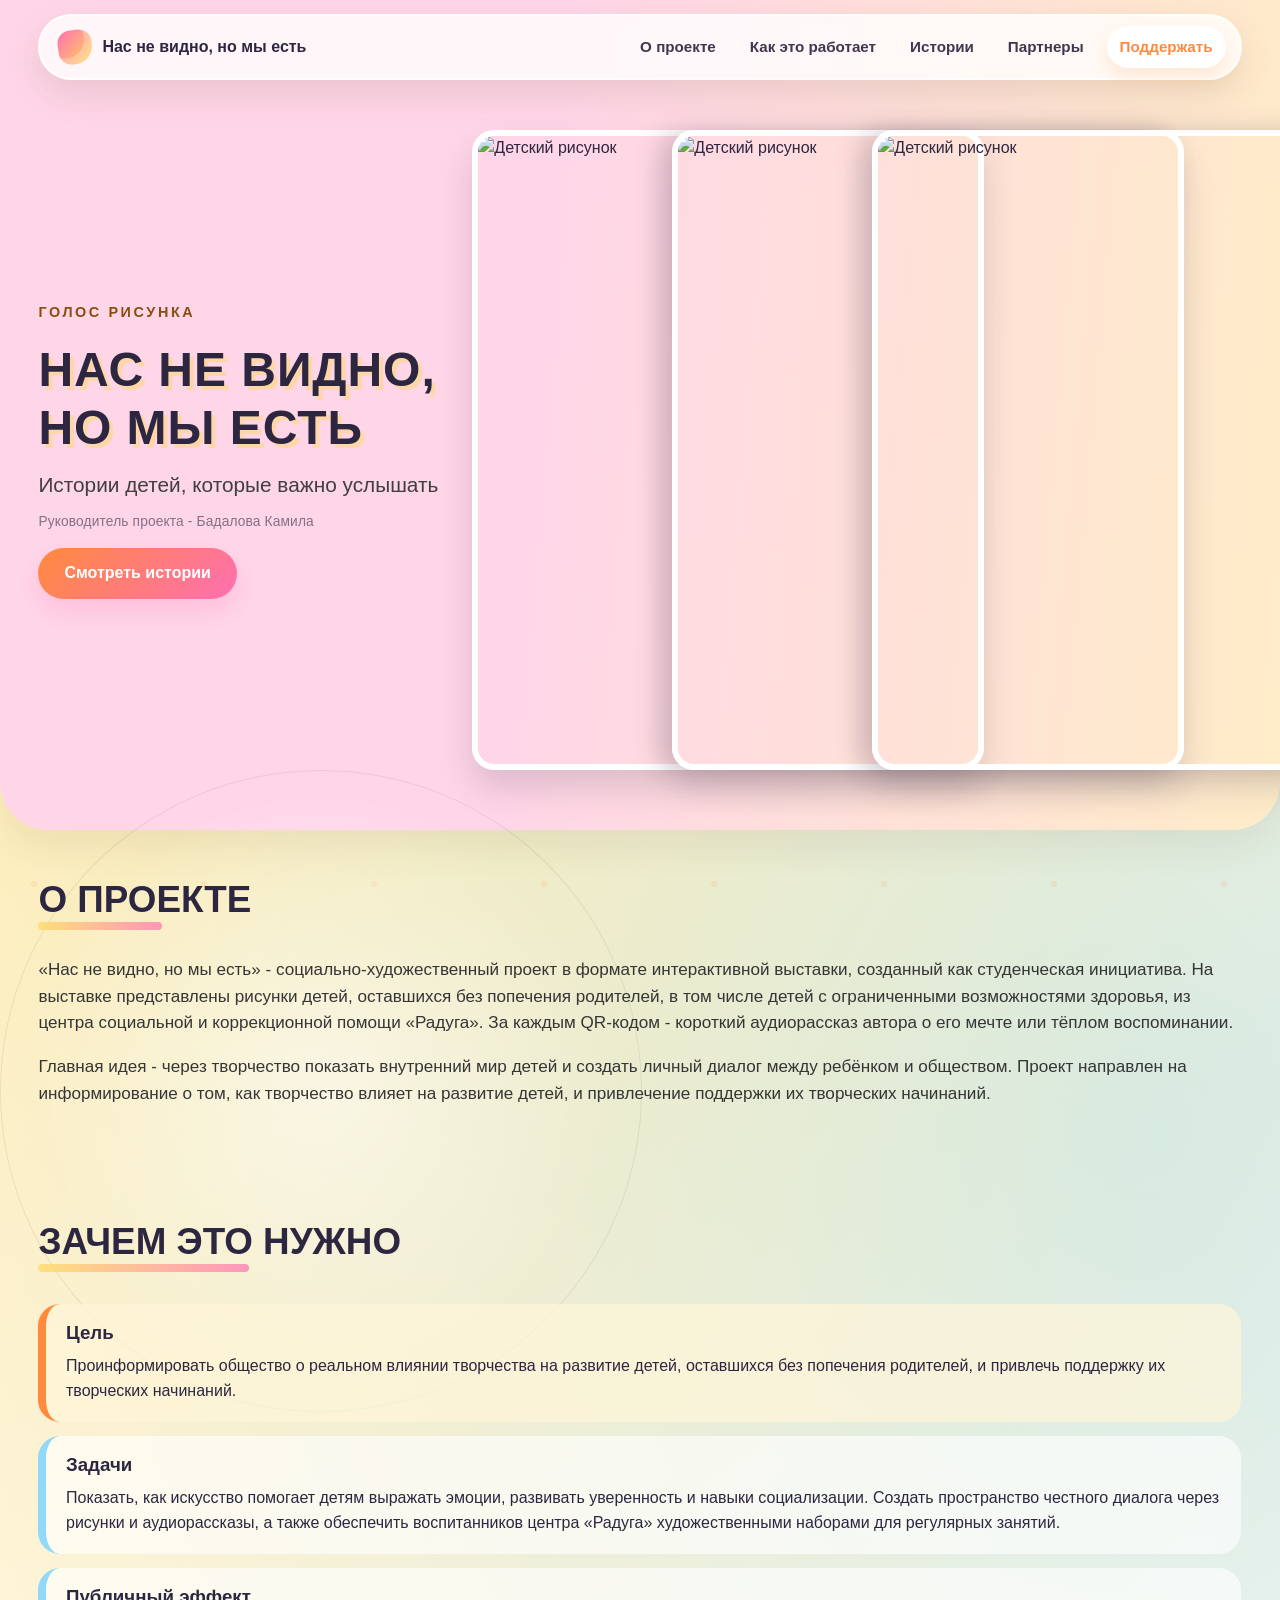
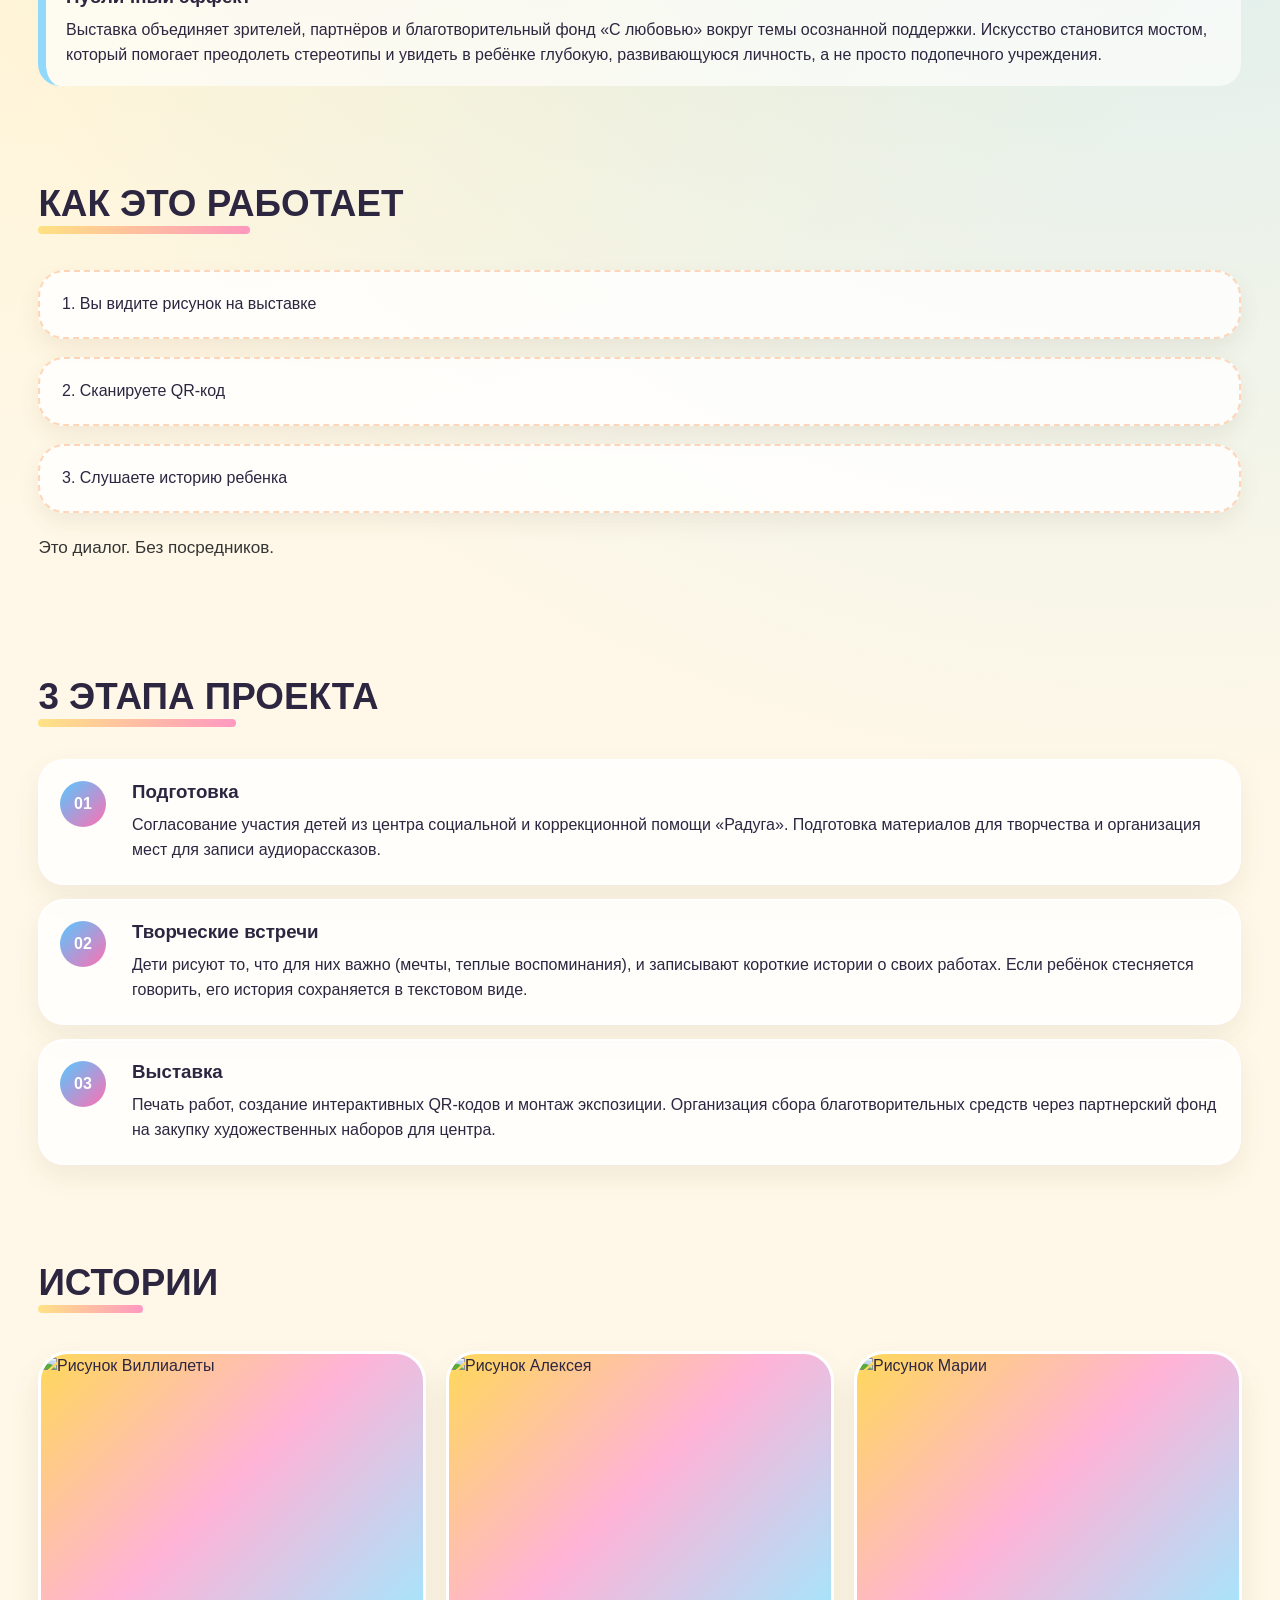
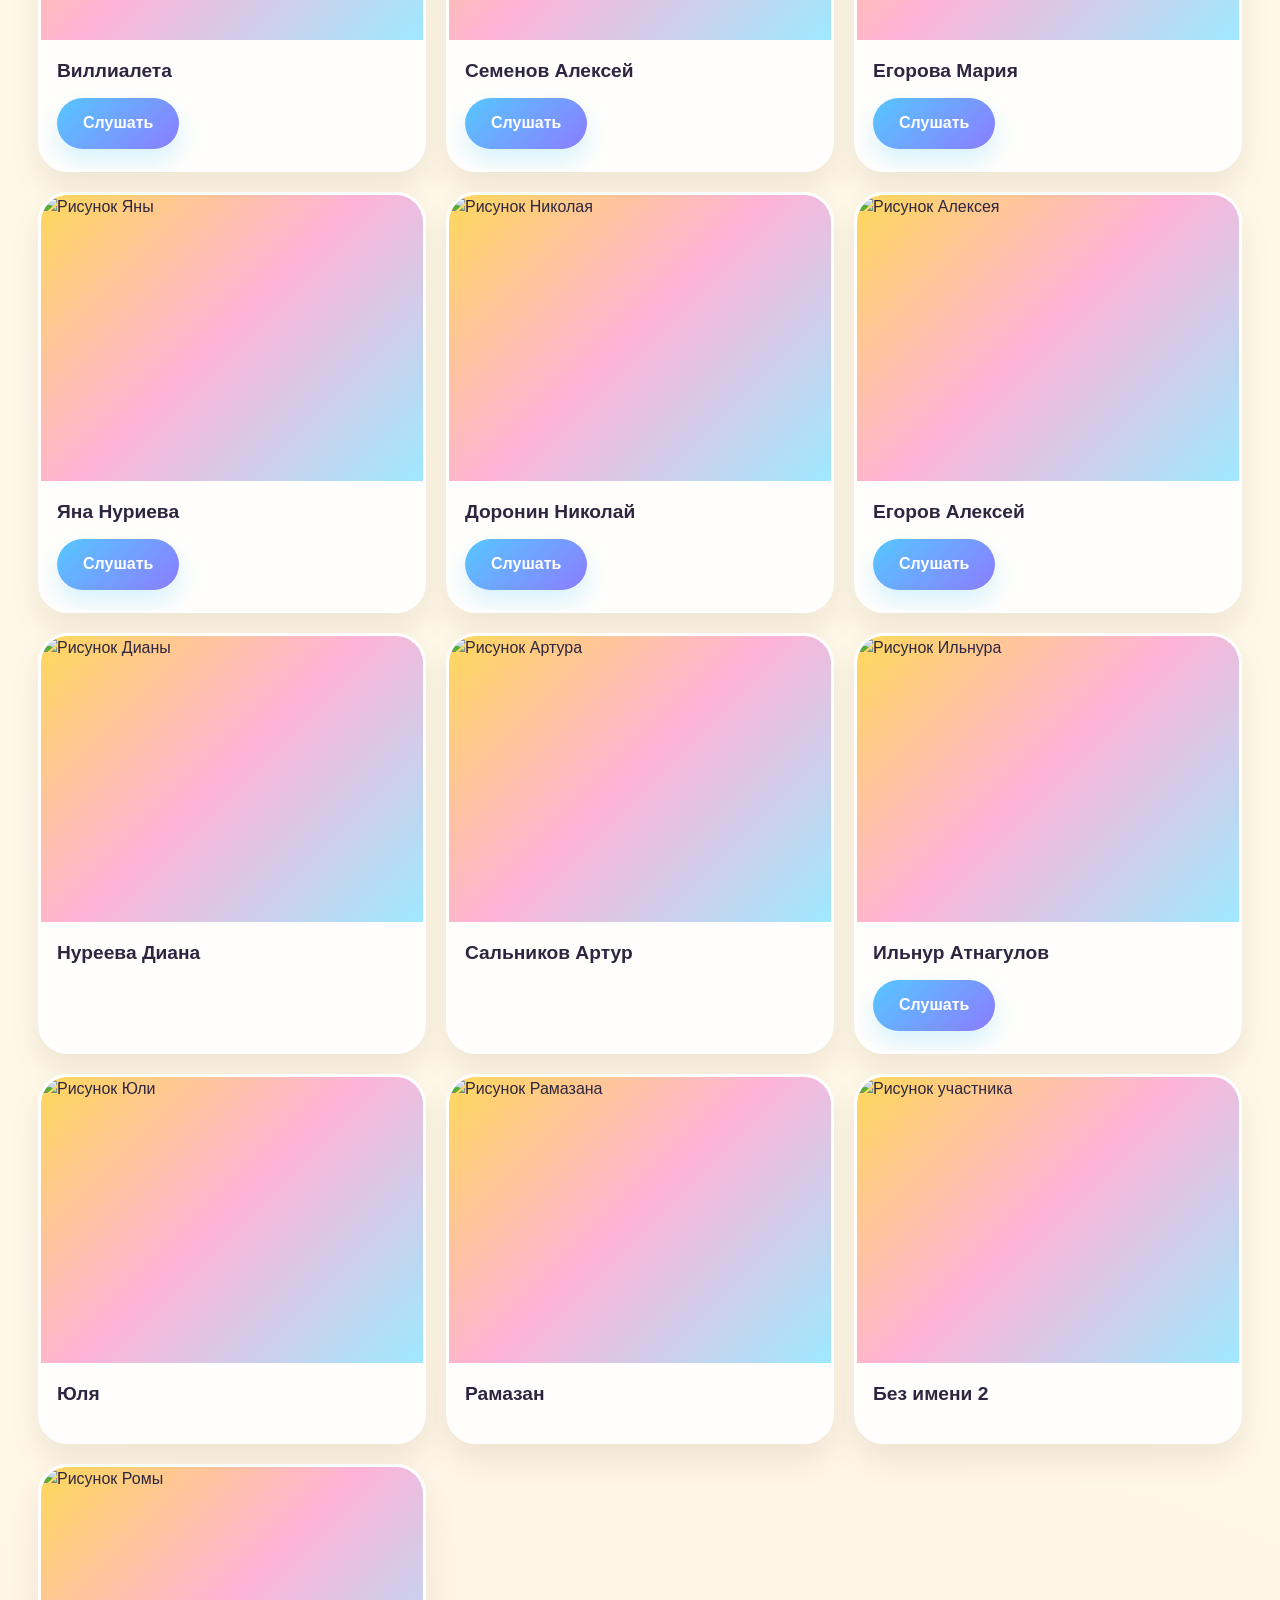
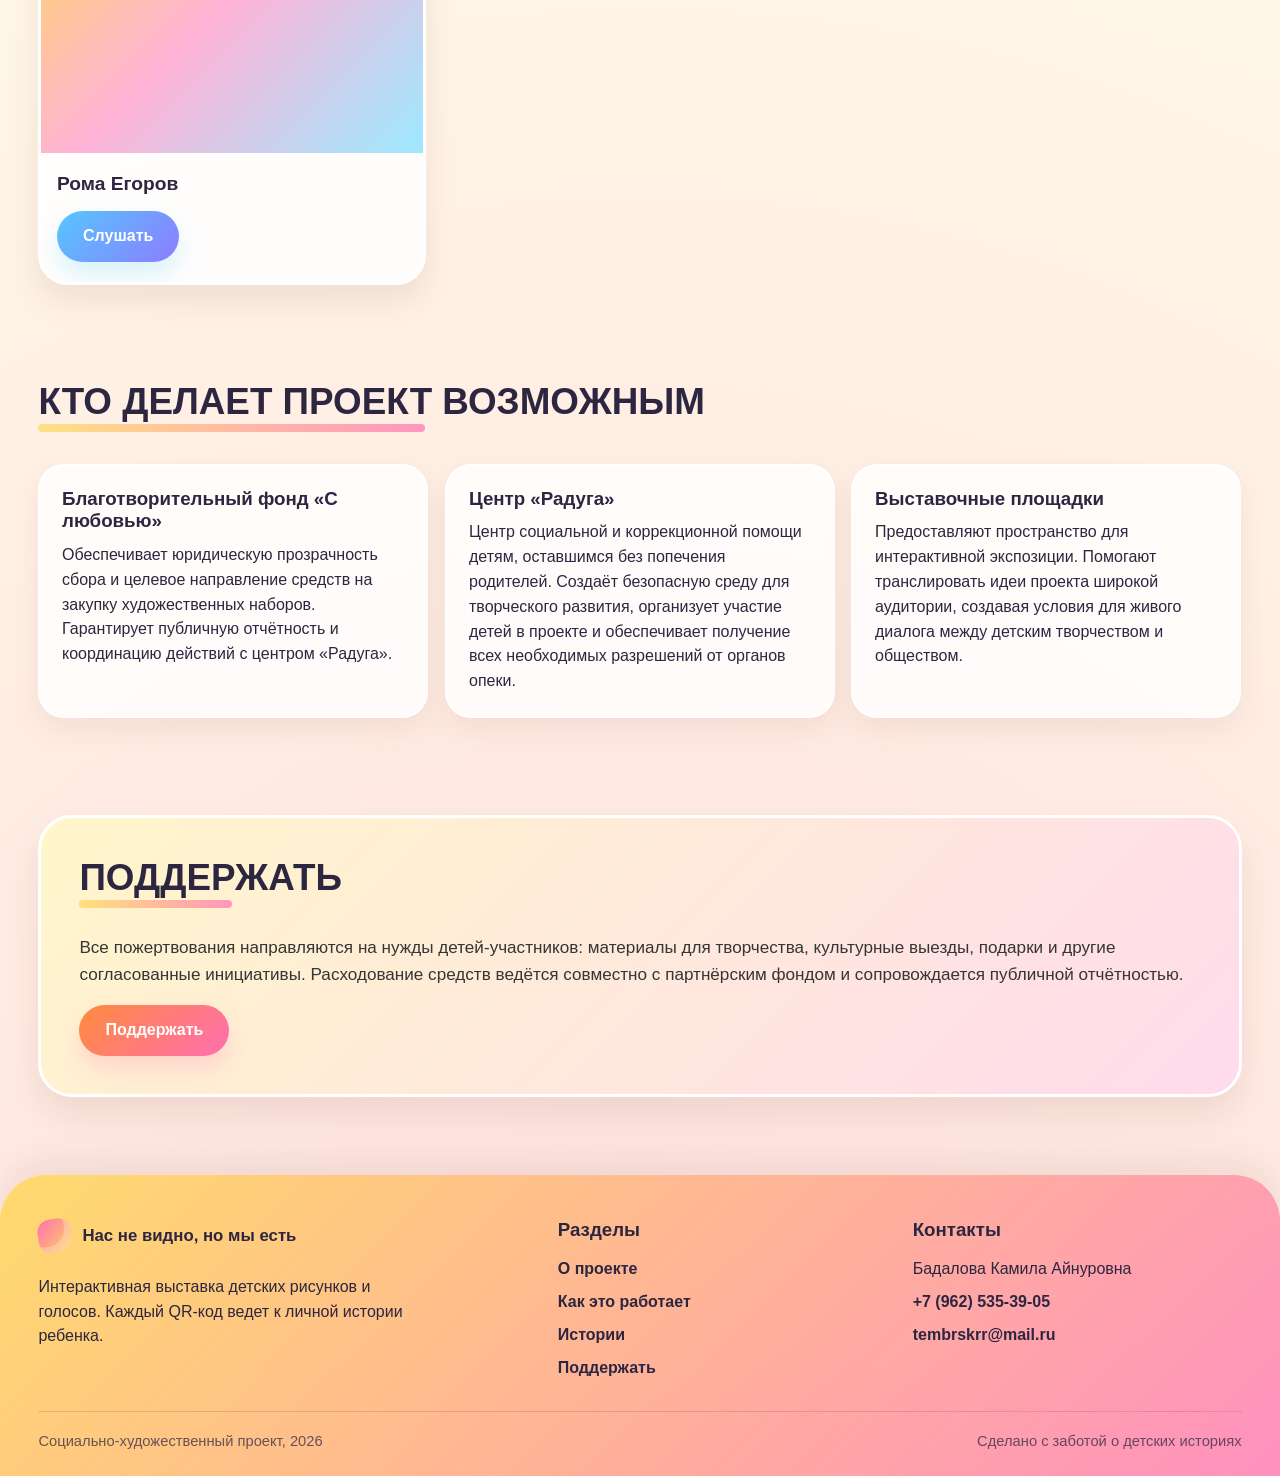
==== index.html @ a285ea20 "Add files via upload" ====
<!doctype html>
<html lang="ru">
  <head>
    <meta charset="UTF-8" />
    <meta name="viewport" content="width=device-width, initial-scale=1.0" />
    <title>Нас не видно, но мы есть</title>
    <link rel="stylesheet" href="styles.css">
  </head>
  <body class="paper-bg">
    <header class="site-header">
      <div class="container header-inner">
        <a class="brand" href="#top">
          <span class="brand-mark"></span>
          <span>Нас не видно, но мы есть</span>
        </a>
        <button class="burger-btn" type="button" aria-label="Открыть меню" aria-expanded="false" aria-controls="header-menu">
          <span></span>
          <span></span>
          <span></span>
        </button>
        <div class="header-menu" id="header-menu">
          <nav class="header-nav" aria-label="Основная навигация">
            <a href="#about">О проекте</a>
            <a href="#how">Как это работает</a>
            <a href="#stories">Истории</a>
            <a href="#partners">Партнеры</a>
          </nav>
          <a class="header-btn" href="#support">Поддержать</a>
        </div>
      </div>
    </header>

    <div class="balloons" aria-hidden="true">
      <img class="balloon balloon-one" src="img/fon/1.png" alt="" />
      <img class="balloon balloon-two" src="img/fon/2.png" alt="" />
      <img class="balloon balloon-three" src="img/fon/3 (2).png" alt="" />
      <img class="balloon balloon-four" src="img/fon/4.png" alt="" />
      <img class="balloon balloon-five" src="img/fon/5.png" alt="" />
      <img class="balloon balloon-six" src="img/fon/6.png" alt="" />
      <img class="balloon balloon-seven" src="img/fon/7.png" alt="" />
      <img class="balloon balloon-eight" src="img/fon/2.png" alt="" />
      <img class="balloon balloon-nine" src="img/fon/4.png" alt="" />
      <img class="balloon balloon-ten" src="img/fon/1.png" alt="" />
      <img class="balloon balloon-eleven" src="img/fon/6.png" alt="" />
      <img class="balloon balloon-twelve" src="img/fon/3 (2).png" alt="" />
    </div>

    <main>
      <section class="hero" id="top">
        <div class="hero-flowers" aria-hidden="true">
          <img class="hero-flower hero-flower-left" src="/img/fon/3 (2).png" alt="" />
          <img class="hero-flower hero-flower-right" src="/img/fon/2.png" alt="" />
        </div>
        <div class="hero-inner">
          <div class="hero-inner-left">
            <div class="hero-content">
              <div class="logo">ГОЛОС РИСУНКА</div>
              <h1>НАС НЕ ВИДНО, <br>НО МЫ ЕСТЬ</h1>
              <p class="subtitle">Истории детей, которые важно услышать</p>
              <p class="project-lead-note">Руководитель проекта - Бадалова Камила</p>
              <a class="btn" href="#stories">Смотреть истории</a>
            </div>
          </div>
          <div class="hero-visual" aria-label="Работы детей">
            <div class="hero-card-stack">
              <img class="hero-card hero-card-one" src="img/blok/12345.jpg" alt="Детский рисунок" />
              <img class="hero-card hero-card-two" src="img/blok/1234.jpg" alt="Детский рисунок" />
              <img class="hero-card hero-card-three" src="img/blok/123.jpg" alt="Детский рисунок" />
            </div>
          </div>
        </div>
      </section>

      <section id="about">
        <div class="container">
          <h2 class="section-title">О ПРОЕКТЕ</h2>
          <p class="lead">
            «Нас не видно, но мы есть» - социально-художественный проект в формате
            интерактивной выставки, созданный как студенческая инициатива. На выставке
            представлены рисунки детей, оставшихся без попечения родителей, в том числе
            детей с ограниченными возможностями здоровья, из центра социальной и
            коррекционной помощи «Радуга». За каждым QR-кодом - короткий аудиорассказ
            автора о его мечте или тёплом воспоминании.
          </p>
          <p class="lead">
            Главная идея - через творчество показать внутренний мир детей и создать личный
            диалог между ребёнком и обществом. Проект направлен на информирование о том,
            как творчество влияет на развитие детей, и привлечение поддержки их творческих
            начинаний.
          </p>
        </div>
      </section>

      <section id="mission">
        <div class="container">
          <h2 class="section-title">ЗАЧЕМ ЭТО НУЖНО</h2>
          <div class="info-grid">
            <article class="info-card accent">
              <h3>Цель</h3>
              <p>
                Проинформировать общество о реальном влиянии творчества на развитие детей,
                оставшихся без попечения родителей, и привлечь поддержку их творческих
                начинаний.
              </p>
            </article>
            <article class="info-card">
              <h3>Задачи</h3>
              <p>
                Показать, как искусство помогает детям выражать эмоции, развивать
                уверенность и навыки социализации. Создать пространство честного диалога
                через рисунки и аудиорассказы, а также обеспечить воспитанников центра
                «Радуга» художественными наборами для регулярных занятий.
              </p>
            </article>
            <article class="info-card">
              <h3>Публичный эффект</h3>
              <p>
                Выставка объединяет зрителей, партнёров и благотворительный фонд «С
                любовью» вокруг темы осознанной поддержки. Искусство становится мостом,
                который помогает преодолеть стереотипы и увидеть в ребёнке глубокую,
                развивающуюся личность, а не просто подопечного учреждения.
              </p>
            </article>
          </div>
        </div>
      </section>

      <section id="how">
        <div class="container">
          <h2 class="section-title">КАК ЭТО РАБОТАЕТ</h2>
          <div class="steps">
            <div class="step">1. Вы видите рисунок на выставке</div>
            <div class="step">2. Сканируете QR-код</div>
            <div class="step">3. Слушаете историю ребенка</div>
          </div>
          <p class="lead" style="margin-top: 22px;">Это диалог. Без посредников.</p>
        </div>
      </section>

      <section id="stages">
        <div class="container">
          <h2 class="section-title">3 ЭТАПА ПРОЕКТА</h2>
          <div class="timeline">
            <article class="timeline-item">
              <div class="timeline-num">01</div>
              <div>
                <h3>Подготовка</h3>
                <p>
                  Согласование участия детей из центра социальной и коррекционной помощи
                  «Радуга». Подготовка материалов для творчества и организация мест для
                  записи аудиорассказов.
                </p>
              </div>
            </article>
            <article class="timeline-item">
              <div class="timeline-num">02</div>
              <div>
                <h3>Творческие встречи</h3>
                <p>
                  Дети рисуют то, что для них важно (мечты, теплые воспоминания), и
                  записывают короткие истории о своих работах. Если ребёнок стесняется
                  говорить, его история сохраняется в текстовом виде.
                </p>
              </div>
            </article>
            <article class="timeline-item">
              <div class="timeline-num">03</div>
              <div>
                <h3>Выставка</h3>
                <p>
                  Печать работ, создание интерактивных QR-кодов и монтаж экспозиции.
                  Организация сбора благотворительных средств через партнерский фонд на
                  закупку художественных наборов для центра.
                </p>
              </div>
            </article>
          </div>
        </div>
      </section>

      <section id="stories">
        <div class="container">
          <h2 class="section-title">ИСТОРИИ</h2>
          <div class="gallery-grid">
            <article class="story-card">
              <a class="artwork-link" href="./story/Villialeta.html" aria-label="Открыть историю Виллиалеты">
                <div class="artwork">
                  <img src="./img/kartinki/1.jpg" alt="Рисунок Виллиалеты" />
                </div>
              </a>
              <div class="card-content">
                <div class="card-title">Виллиалета</div>
                <a class="btn secondary" href="./story/Villialeta.html">Слушать</a>
              </div>
            </article>

            <article class="story-card">
              <a class="artwork-link" href="./story/Semenov-Alexey.html" aria-label="Открыть историю Семенова Алексея">
                <div class="artwork">
                  <img src="./img/kartinki/2.jpg" alt="Рисунок Алексея" />
                </div>
              </a>
              <div class="card-content">
                <div class="card-title">Семенов Алексей</div>
                <a class="btn secondary" href="./story/Semenov-Alexey.html">Слушать</a>
              </div>
            </article>

            <article class="story-card">
              <a class="artwork-link" href="./story/Egorova-Maria.html" aria-label="Открыть историю Егоровой Марии">
                <div class="artwork">
                  <img src="./img/kartinki/3.jpg" alt="Рисунок Марии" />
                </div>
              </a>
              <div class="card-content">
                <div class="card-title">Егорова Мария</div>
                <a class="btn secondary" href="./story/Egorova-Maria.html">Слушать</a>
              </div>
            </article>

            <article class="story-card">
              <a class="artwork-link" href="./story/Yana-Nurieva.html" aria-label="Открыть историю Яны Нуриевой">
                <div class="artwork">
                  <img src="./img/kartinki/4.jpg" alt="Рисунок Яны" />
                </div>
              </a>
              <div class="card-content">
                <div class="card-title">Яна Нуриева</div>
                <a class="btn secondary" href="./story/Yana-Nurieva.html">Слушать</a>
              </div>
            </article>

            <article class="story-card">
              <a class="artwork-link" href="./story/Doronin-Nikolay.html" aria-label="Открыть историю Доронина Николая">
                <div class="artwork">
                  <img src="./img/kartinki/5.jpg" alt="Рисунок Николая" />
                </div>
              </a>
              <div class="card-content">
                <div class="card-title">Доронин Николай</div>
                <a class="btn secondary" href="./story/Doronin-Nikolay.html">Слушать</a>
              </div>
            </article>

            <article class="story-card">
              <a class="artwork-link" href="./story/Egorov-Alexey.html" aria-label="Открыть историю Егорова Алексея">
                <div class="artwork">
                  <img src="./img/kartinki/6.jpg" alt="Рисунок Алексея" />
                </div>
              </a>
              <div class="card-content">
                <div class="card-title">Егоров Алексей</div>
                <a class="btn secondary" href="./story/Egorov-Alexey.html">Слушать</a>
              </div>
            </article>

            <article class="story-card story-card-no-audio">
              <a class="artwork-link" href="./story/Nureeva-Diana.html" aria-label="Открыть историю Нуреевой Дианы">
                <div class="artwork">
                  <img src="./img/kartinki/7.jpg" alt="Рисунок Дианы" />
                </div>
              </a>
              <div class="card-content">
                <div class="card-title">Нуреева Диана</div>
                <a class="btn secondary" href="./story/Nureeva-Diana.html">Слушать</a>
              </div>
            </article>

            <article class="story-card story-card-no-audio">
              <a class="artwork-link" href="./story/Salnikov-Artur.html" aria-label="Открыть историю Сальникова Артура">
                <div class="artwork">
                  <img src="./img/kartinki/8.jpg" alt="Рисунок Артура" />
                </div>
              </a>
              <div class="card-content">
                <div class="card-title">Сальников Артур</div>
                <a class="btn secondary" href="./story/Salnikov-Artur.html">Слушать</a>
              </div>
            </article>

            <article class="story-card">
              <a class="artwork-link" href="./story/Ilnur-Atnagulov.html" aria-label="Открыть историю Ильнура Атнагулова">
                <div class="artwork">
                  <img src="./img/kartinki/9.jpg" alt="Рисунок Ильнура" />
                </div>
              </a>
              <div class="card-content">
                <div class="card-title">Ильнур Атнагулов</div>
                <a class="btn secondary" href="./story/Ilnur-Atnagulov.html">Слушать</a>
              </div>
            </article>

            <article class="story-card story-card-no-audio">
              <a class="artwork-link" href="./story/Yulia.html" aria-label="Открыть историю Юли">
                <div class="artwork">
                  <img src="./img/kartinki/10.jpg" alt="Рисунок Юли" />
                </div>
              </a>
              <div class="card-content">
                <div class="card-title">Юля</div>
                <a class="btn secondary" href="./story/Yulia.html">Слушать</a>
              </div>
            </article>

            <article class="story-card story-card-no-audio">
              <a class="artwork-link" href="./story/Ramazan.html" aria-label="Открыть историю Рамазана">
                <div class="artwork">
                  <img src="./img/kartinki/11.jpg" alt="Рисунок Рамазана" />
                </div>
              </a>
              <div class="card-content">
                <div class="card-title">Рамазан</div>
                <a class="btn secondary" href="./story/Ramazan.html">Слушать</a>
              </div>
            </article>

            <article class="story-card story-card-no-audio">
              <a class="artwork-link" href="./story/Unnamed-2.html" aria-label="Открыть историю — без имени 2">
                <div class="artwork">
                  <img src="./img/kartinki/12.jpg" alt="Рисунок участника" />
                </div>
              </a>
              <div class="card-content">
                <div class="card-title">Без имени 2</div>
                <a class="btn secondary" href="./story/Unnamed-2.html">Слушать</a>
              </div>
            </article>

            <article class="story-card">
              <a class="artwork-link" href="./story/Roma-Egorov.html" aria-label="Открыть историю Ромы Егорова">
                <div class="artwork">
                  <img src="./img/kartinki/13.jpg" alt="Рисунок Ромы" />
                </div>
              </a>
              <div class="card-content">
                <div class="card-title">Рома Егоров</div>
                <a class="btn secondary" href="./story/Roma-Egorov.html">Слушать</a>
              </div>
            </article>
          </div>
        </div>
      </section>

      <section id="partners">
        <div class="container">
          <h2 class="section-title">КТО ДЕЛАЕТ ПРОЕКТ ВОЗМОЖНЫМ</h2>
          <div class="partners-grid">
            <article class="partner-card">
              <h3>Благотворительный фонд «С любовью»</h3>
              <p>
                Обеспечивает юридическую прозрачность сбора и целевое направление средств
                на закупку художественных наборов. Гарантирует публичную отчётность и
                координацию действий с центром «Радуга».
              </p>
            </article>
            <article class="partner-card">
              <h3>Центр «Радуга»</h3>
              <p>
                Центр социальной и коррекционной помощи детям, оставшимся без попечения
                родителей. Создаёт безопасную среду для творческого развития, организует
                участие детей в проекте и обеспечивает получение всех необходимых
                разрешений от органов опеки.
              </p>
            </article>
            <article class="partner-card">
              <h3>Выставочные площадки</h3>
              <p>
                Предоставляют пространство для интерактивной экспозиции. Помогают
                транслировать идеи проекта широкой аудитории, создавая условия для живого
                диалога между детским творчеством и обществом.
              </p>
            </article>
          </div>
        </div>
      </section>

      <section id="support">
        <div class="container">
          <div class="support-box">
            <h2 class="section-title">ПОДДЕРЖАТЬ</h2>
            <p class="lead">
              Все пожертвования направляются на нужды детей-участников: материалы для
              творчества, культурные выезды, подарки и другие согласованные инициативы.
              Расходование средств ведётся совместно с партнёрским фондом и сопровождается
              публичной отчётностью.
            </p>
            <a class="btn" href="#">Поддержать</a>
          </div>
        </div>
      </section>
    </main>

    <footer class="site-footer">
      <div class="container footer-inner">
        <div class="footer-about">
          <a class="brand footer-brand" href="#top">
            <span class="brand-mark"></span>
            <span>Нас не видно, но мы есть</span>
          </a>
          <p>
            Интерактивная выставка детских рисунков и голосов. Каждый QR-код ведет к
            личной истории ребенка.
          </p>
        </div>

        <div class="footer-links">
          <h3>Разделы</h3>
          <a href="#about">О проекте</a>
          <a href="#how">Как это работает</a>
          <a href="#stories">Истории</a>
          <a href="#support">Поддержать</a>
        </div>

        <div class="footer-contact">
          <h3>Контакты</h3>
          <p>Бадалова Камила Айнуровна</p>
          <a href="tel:+79625353905">+7 (962) 535-39-05</a>
          <a href="mailto:tembrskrr@mail.ru">tembrskrr@mail.ru</a>
        </div>
      </div>
      <div class="container footer-bottom">
        <span>Социально-художественный проект, 2026</span>
        <span>Сделано с заботой о детских историях</span>
      </div>
    </footer>

    <script src="./app.js"></script>
  </body>
</html>
---- styles.css ----
:root {
  --bg: #fff8e8;
  --text: #2d2640;
  --accent: #ff8a3d;
  --accent-pink: #ff6fb1;
  --accent-blue: #56c7ff;
  --accent-green: #76d672;
  --accent-yellow: #ffd85a;
  --muted: #6b6578;
  --card: #ffffff;
}

* {
  box-sizing: border-box;
}

html,
body {
  margin: 0;
  padding: 0;
}

html {
  scroll-behavior: smooth;
  scroll-padding-top: 110px;
}

body {
  font-family: "Segoe UI", "Inter", Arial, sans-serif;
  background: radial-gradient(circle at 10% 10%, rgba(255, 216, 90, 0.35), transparent 26%),
    radial-gradient(circle at 90% 18%, rgba(86, 199, 255, 0.25), transparent 24%),
    radial-gradient(circle at 50% 100%, rgba(255, 111, 177, 0.18), transparent 28%), var(--bg);
  color: var(--text);
  line-height: 1.55;
  position: relative;
}

.paper-bg::before {
  content: "";
  position: fixed;
  inset: 0;
  pointer-events: none;
  opacity: 0.5;
  background-image: radial-gradient(circle at 20% 20%, rgba(255, 138, 61, 0.22) 0 3px, transparent 3px),
    radial-gradient(circle at 80% 40%, rgba(86, 199, 255, 0.2) 0 3px, transparent 3px),
    radial-gradient(circle at 55% 80%, rgba(255, 111, 177, 0.18) 0 3px, transparent 3px);
  background-size: 170px 170px, 220px 220px, 190px 190px;
  z-index: -2;
}

.container {
  width: min(1320px, 94%);
  margin: 0 auto;
}

section {
  padding: 48px 0;
  position: relative;
  z-index: 1;
}

.reveal-on-scroll {
  opacity: 0;
  transform: translateY(26px);
  transition: opacity 0.7s ease, transform 0.7s ease;
  will-change: opacity, transform;
}

.reveal-on-scroll.is-visible {
  opacity: 1;
  transform: translateY(0);
}

.site-header {
  position: fixed;
  top: 14px;
  left: 0;
  right: 0;
  z-index: 20;
}

.header-inner {
  background: rgba(255, 255, 255, 0.78);
  backdrop-filter: blur(14px);
  border: 2px solid rgba(255, 255, 255, 0.85);
  border-radius: 999px;
  min-height: 66px;
  display: flex;
  align-items: center;
  justify-content: space-between;
  gap: 18px;
  padding: 10px 14px 10px 18px;
  box-shadow: 0 14px 35px rgba(94, 70, 39, 0.13);
}

.brand {
  color: var(--text);
  text-decoration: none;
  font-weight: 800;
  display: inline-flex;
  align-items: center;
  gap: 10px;
  white-space: nowrap;
}

.brand-mark {
  width: 34px;
  height: 34px;
  border-radius: 13px 13px 18px 13px;
  background: linear-gradient(135deg, var(--accent-pink), var(--accent-yellow));
  box-shadow: inset -7px -7px 0 rgba(255, 255, 255, 0.25);
  transform: rotate(-8deg);
}

.header-nav {
  display: flex;
  align-items: center;
  justify-content: center;
  gap: 8px;
  flex-wrap: wrap;
}

.header-menu {
  display: flex;
  align-items: center;
  gap: 10px;
}

.header-nav a,
.header-btn {
  color: #40364f;
  text-decoration: none;
  border-radius: 999px;
  padding: 9px 13px;
  font-size: 0.95rem;
  font-weight: 600;
}

.header-nav a:hover {
  background: #fff0c7;
}

.header-btn {
  background: #fff;
  color: var(--accent);
  box-shadow: 0 8px 18px rgba(255, 138, 61, 0.18);
  white-space: nowrap;
}

.burger-btn {
  display: none;
  width: 42px;
  height: 42px;
  border-radius: 12px;
  border: 1px solid rgba(64, 54, 79, 0.2);
  background: rgba(255, 255, 255, 0.9);
  align-items: center;
  justify-content: center;
  gap: 4px;
  flex-direction: column;
  cursor: pointer;
}

.burger-btn span {
  display: block;
  width: 18px;
  height: 2px;
  border-radius: 4px;
  background: #40364f;
}

.balloons {
  position: absolute;
  inset: 0;
  overflow: hidden;
  pointer-events: none;
  z-index: -1;
}

.balloon {
  position: absolute;
  width: clamp(70px, 9vw, 135px);
  height: auto;
  opacity: 0.5;
  object-fit: contain;
  filter: drop-shadow(0 14px 18px rgba(94, 70, 39, 0.14));
  animation: floatBalloon 12s ease-in-out infinite;
}

.balloon-one {
  left: 5%;
  top: 24%;
  width: clamp(86px, 11vw, 160px);
}

.balloon-two {
  right: 8%;
  top: 36%;
  animation-delay: -3s;
}

.balloon-three {
  left: 12%;
  bottom: 10%;
  animation-delay: -6s;
}

.balloon-four {
  right: 16%;
  bottom: 18%;
  width: clamp(76px, 10vw, 145px);
  animation-delay: -8s;
}

.balloon-five {
  left: 48%;
  top: 56%;
  width: clamp(64px, 8vw, 118px);
  animation-delay: -5s;
}

.balloon-six {
  right: 34%;
  top: 38%;
  width: clamp(58px, 7vw, 105px);
  animation-delay: -2s;
}

.balloon-seven {
  left: 34%;
  bottom: 25%;
  width: clamp(72px, 9vw, 130px);
  animation-delay: -9s;
}

.balloon-eight {
  left: 22%;
  top: 58%;
  width: clamp(60px, 8vw, 120px);
  animation-delay: -4.5s;
}

.balloon-nine {
  right: 4%;
  top: 52%;
  width: clamp(78px, 10vw, 140px);
  animation-delay: -7s;
}

.balloon-ten {
  left: 62%;
  top: 72%;
  width: clamp(58px, 7vw, 108px);
  animation-delay: -1.5s;
}

.balloon-eleven {
  right: 42%;
  bottom: 10%;
  width: clamp(66px, 8vw, 120px);
  animation-delay: -10s;
}

.balloon-twelve {
  left: 2%;
  top: 74%;
  width: clamp(74px, 9vw, 134px);
  animation-delay: -11s;
}

@keyframes floatBalloon {
  0%,
  100% {
    transform: translate3d(var(--scroll-x, 0px), var(--scroll-y, 0px), 0) rotate(-3deg);
  }
  50% {
    transform: translate3d(var(--scroll-x, 0px), calc(var(--scroll-y, 0px) - 28px), 0) rotate(5deg);
  }
}

.hero {
  min-height: min(92vh, 900px);
  display: block;
  position: relative;
  overflow-x: clip;
  overflow-y: visible;
  padding-top: 130px;
  padding-bottom: 60px;
  background: linear-gradient(95deg, #ffd6e8 0%, #ffd6e8 42%, #ffecc8 100%);
  border-bottom-left-radius: 48px;
  border-bottom-right-radius: 48px;
  box-shadow: 0 18px 34px rgba(94, 70, 39, 0.08);
}

.hero-inner {
  display: flex;
  align-items: center;
  gap: clamp(18px, 3vw, 34px);
  width: 100%;
  padding-left: max(12px, calc((100vw - min(1320px, 94vw)) / 2));
}

.hero-inner-left {
  flex: 0 0 auto;
  width: fit-content;
  max-width: min(1320px, 94vw);
  display: flex;
  align-items: center;
}

.hero-content {
  text-align: left;
  align-self: auto;
  display: flex;
  flex-direction: column;
  justify-content: center;
  padding: 0;
  max-width: 420px;
  background: none;
  border: none;
  box-shadow: none;
}

.hero-content h1 {
  font-size: 48px;
  margin: 0 0 12px;
}

.hero-content .btn {
  width: fit-content;
  max-width: none;
  align-self: flex-start;
}

.hero-content .subtitle {
  margin: 0 0 18px;
}

.project-lead-note {
  margin: -8px 0 16px;
  font-size: 0.86rem;
  color: rgba(45, 38, 64, 0.58);
  letter-spacing: 0.01em;
}

.hero-visual {
  position: relative;
  min-height: min(72vh, 640px);
  display: flex;
  align-items: stretch;
  justify-content: flex-end;
  flex: 1 1 auto;
  min-width: 0;
  padding-right: max(12px, calc((100vw - min(1320px, 94vw)) / 2));
}

.hero-card-stack {
  position: relative;
  width: 100%;
  height: 100%;
  min-height: min(72vh, 640px);
  overflow: visible;
}

.hero-card {
  position: absolute;
  top: 0;
  height: 100%;
  width: auto;
  aspect-ratio: 4 / 5;
  object-fit: cover;
  border-radius: 22px;
  border: 6px solid #ffffff;
  box-sizing: border-box;
  box-shadow: 0 18px 34px rgba(64, 54, 79, 0.18);
}

.hero-card-one {
  left: 0;
  z-index: 1;
}

.hero-card-two {
  left: 26%;
  z-index: 2;
  box-shadow: -14px 0 26px rgba(64, 54, 79, 0.18), 0 18px 34px rgba(64, 54, 79, 0.16);
}

.hero-card-three {
  left: 52%;
  z-index: 3;
  box-shadow: -14px 0 26px rgba(64, 54, 79, 0.18), 0 18px 34px rgba(64, 54, 79, 0.16);
}

.hero-flowers {
  position: absolute;
  inset: 0;
  pointer-events: none;
}

.hero-flower {
  position: absolute;
  width: clamp(74px, 8vw, 130px);
  height: auto;
  opacity: 0.75;
}

.hero-flower-left {
  left: 6%;
  top: 23%;
}

.hero-flower-right {
  right: 7%;
  top: 16%;
}

.hero::after {
  content: "";
  position: absolute;
  width: 70vw;
  height: 70vw;
  max-width: 640px;
  max-height: 640px;
  border: 1px solid rgba(34, 34, 34, 0.08);
  border-radius: 50%;
  animation: pulse 8s ease-in-out infinite;
  background: radial-gradient(circle, rgba(255, 255, 255, 0.5), transparent 68%);
  z-index: -1;
}

@keyframes pulse {
  0%,
  100% {
    transform: scale(0.95);
    opacity: 0.25;
  }
  50% {
    transform: scale(1.05);
    opacity: 0.1;
  }
}

.logo {
  font-size: 0.9rem;
  text-transform: uppercase;
  letter-spacing: 0.18em;
  color: #8a4d0f;
  margin-bottom: 18px;
  font-weight: 800;
}

h1,
h2,
h3 {
  margin: 0 0 18px;
  line-height: 1.2;
  font-weight: 700;
}

h1 {
  font-size: clamp(2.1rem, 6vw, 4.2rem);
  letter-spacing: 0.02em;
  max-width: 760px;
  margin-left: auto;
  margin-right: auto;
  text-shadow: 4px 4px 0 rgba(255, 216, 90, 0.45);
}

.subtitle {
  font-size: clamp(1.05rem, 2.2vw, 1.3rem);
  color: #3f3f3f;
  max-width: 640px;
  margin: 0 auto 30px;
}

.btn {
  border: none;
  border-radius: 999px;
  background: linear-gradient(135deg, var(--accent), var(--accent-pink));
  color: #fff;
  padding: 13px 26px;
  font-size: 1rem;
  font-weight: 800;
  cursor: pointer;
  text-decoration: none;
  display: inline-flex;
  align-items: center;
  justify-content: center;
  transition: transform 0.2s ease, opacity 0.2s ease;
  box-shadow: 0 12px 24px rgba(255, 111, 177, 0.22);
}

.btn:hover {
  transform: translateY(-1px);
  opacity: 0.92;
}

.btn.secondary {
  background: linear-gradient(135deg, #56c7ff, #8c7cff);
  box-shadow: 0 12px 24px rgba(86, 199, 255, 0.24);
}

.section-title {
  font-size: clamp(1.5rem, 4vw, 2.3rem);
  margin-bottom: 18px;
  display: inline-block;
  position: relative;
}

.section-title::after {
  content: "";
  position: absolute;
  left: 0;
  bottom: -8px;
  width: 58%;
  height: 8px;
  border-radius: 999px;
  background: linear-gradient(90deg, var(--accent-yellow), var(--accent-pink));
  opacity: 0.7;
}

.lead {
  max-width: 100%;
  color: #353535;
  font-size: 1.07rem;
}

.info-grid {
  display: flex;
  flex-direction: column;
  gap: 14px;
  margin-top: 22px;
}

.info-card {
  background: rgba(255, 255, 255, 0.62);
  border-radius: 22px;
  padding: 18px 20px;
  border-left: 8px solid rgba(86, 199, 255, 0.65);
  box-shadow: none;
}

.info-card.accent {
  border-left-color: var(--accent);
  background: rgba(255, 246, 217, 0.7);
}

.timeline {
  display: grid;
  gap: 14px;
  margin-top: 22px;
}

.timeline-item {
  background: rgba(255, 255, 255, 0.78);
  border-radius: 26px;
  padding: 20px;
  display: grid;
  grid-template-columns: 58px 1fr;
  gap: 14px;
  align-items: start;
  border: 2px solid rgba(255, 255, 255, 0.9);
  box-shadow: 0 12px 28px rgba(94, 70, 39, 0.08);
}

.timeline-item p,
.partner-card p,
.info-card p {
  margin: 0;
}

.timeline-item h3,
.partner-card h3,
.info-card h3 {
  margin-bottom: 10px;
}

.timeline-num {
  width: 46px;
  height: 46px;
  border-radius: 50%;
  background: linear-gradient(135deg, var(--accent-blue), var(--accent-pink));
  color: #fff;
  display: grid;
  place-items: center;
  font-weight: 700;
}

.partners-grid {
  display: grid;
  grid-template-columns: repeat(auto-fit, minmax(240px, 1fr));
  gap: 16px;
  margin-top: 22px;
}

.partner-card {
  background: rgba(255, 255, 255, 0.8);
  border-radius: 26px;
  padding: 22px;
  border: 2px solid rgba(255, 255, 255, 0.9);
  box-shadow: 0 12px 28px rgba(94, 70, 39, 0.08);
}

.steps {
  display: grid;
  grid-template-columns: 1fr;
  gap: 18px;
  margin-top: 26px;
}

.step {
  background: rgba(255, 255, 255, 0.82);
  border-radius: 26px;
  padding: 20px 22px;
  border: 2px dashed rgba(255, 138, 61, 0.35);
  box-shadow: 0 10px 22px rgba(94, 70, 39, 0.08);
}

.gallery-grid {
  display: grid;
  grid-template-columns: repeat(3, minmax(0, 1fr));
  gap: 20px;
  margin-top: 28px;
}

.story-card {
  background: rgba(255, 255, 255, 0.86);
  border-radius: 30px;
  overflow: hidden;
  border: 3px solid #fff;
  box-shadow: 0 16px 30px rgba(94, 70, 39, 0.1);
}

.story-card-no-audio .card-content > .btn.secondary {
  display: none;
}

.artwork-link {
  display: block;
  text-decoration: none;
  color: inherit;
}

.artwork {
  aspect-ratio: 4 / 3;
  position: relative;
  background: linear-gradient(135deg, #ffd85a, #ffb3d7 48%, #9ee9ff);
}

.artwork img {
  width: 100%;
  height: 100%;
  object-fit: cover;
  display: block;
}

.artwork::before {
  content: none;
}

.card-content {
  padding: 16px 16px 20px;
}

.card-title {
  font-weight: 600;
  font-size: 1.2rem;
  margin-bottom: 12px;
}

.support-box {
  background: linear-gradient(135deg, rgba(255, 247, 201, 0.95), rgba(255, 218, 236, 0.95));
  border-radius: 34px;
  padding: 38px;
  border: 3px solid #fff;
  box-shadow: 0 18px 34px rgba(94, 70, 39, 0.1);
}

.contact-box {
  margin-top: 26px;
  background: rgba(255, 255, 255, 0.75);
  border-radius: 22px;
  padding: 18px;
  border: 2px solid rgba(255, 255, 255, 0.9);
}

.contact-box p {
  margin: 6px 0;
}

.contact-box a {
  color: #222;
}

.site-footer {
  position: relative;
  z-index: 1;
  margin-top: 30px;
  padding: 44px 0 24px;
  background: linear-gradient(135deg, rgba(255, 216, 90, 0.86), rgba(255, 111, 177, 0.72));
  border-top-left-radius: 46px;
  border-top-right-radius: 46px;
  box-shadow: 0 -16px 32px rgba(94, 70, 39, 0.08);
}

.footer-inner {
  display: grid;
  grid-template-columns: 1.5fr 1fr 1fr;
  gap: 26px;
  align-items: start;
}

.footer-about p {
  max-width: 390px;
  margin: 14px 0 0;
}

.footer-brand {
  font-size: 1.05rem;
}

.footer-links,
.footer-contact {
  display: flex;
  flex-direction: column;
  gap: 8px;
}

.footer-links h3,
.footer-contact h3 {
  margin-bottom: 8px;
}

.footer-links a,
.footer-contact a {
  color: #2d2640;
  text-decoration: none;
  font-weight: 600;
}

.footer-links a:hover,
.footer-contact a:hover {
  text-decoration: underline;
}

.footer-contact p {
  margin: 0;
}

.footer-bottom {
  margin-top: 30px;
  padding-top: 18px;
  border-top: 1px solid rgba(45, 38, 64, 0.14);
  display: flex;
  justify-content: space-between;
  gap: 16px;
  color: rgba(45, 38, 64, 0.72);
  font-size: 0.92rem;
}

.story-page {
  min-height: 100vh;
  padding: 34px 0 64px;
}

.story-page h1 {
  margin-left: 0;
  margin-right: 0;
  max-width: none;
  text-align: left;
}

.back-link {
  color: #444;
  text-decoration: none;
  display: inline-flex;
  margin-bottom: 22px;
}

.story-layout {
  display: grid;
  grid-template-columns: minmax(280px, 500px) 1fr;
  gap: 32px;
  align-items: start;
}

.story-image {
  background: transparent;
  border-radius: 22px;
  aspect-ratio: auto;
  position: relative;
  overflow: hidden;
}

.story-image img {
  width: 100%;
  height: auto;
  max-height: min(78vh, 960px);
  object-fit: contain;
  display: block;
  border-radius: 22px;
}

.story-image::after {
  content: none;
}

.quote {
  font-size: 1.25rem;
  max-width: 42ch;
  margin-bottom: 24px;
}

.audio-btn {
  min-width: 230px;
  gap: 10px;
}

.wave {
  display: inline-flex;
  gap: 3px;
  margin-left: 10px;
  opacity: 0;
  transition: opacity 0.25s ease;
}

.wave span {
  width: 3px;
  height: 12px;
  border-radius: 10px;
  background: #fff;
  animation: wave 1s ease-in-out infinite;
}

.wave span:nth-child(2) {
  animation-delay: 0.15s;
}
.wave span:nth-child(3) {
  animation-delay: 0.3s;
}
.wave span:nth-child(4) {
  animation-delay: 0.45s;
}

.playing .wave {
  opacity: 1;
}

@keyframes wave {
  0%,
  100% {
    transform: scaleY(0.5);
  }
  50% {
    transform: scaleY(1.2);
  }
}

.timing {
  color: var(--muted);
  margin: 10px 0 20px;
  font-size: 0.95rem;
}

.story-text {
  max-width: 62ch;
}

.nav-links {
  display: flex;
  justify-content: space-between;
  margin-top: 34px;
  gap: 16px;
}

.nav-links a {
  text-decoration: none;
  color: #333;
}

@media (max-width: 1200px) {
  .container {
    width: min(1160px, 95%);
  }

  .hero {
    min-height: 86vh;
  }

  .hero-inner {
    padding-left: max(12px, calc((100vw - min(1160px, 95vw)) / 2));
  }

  .hero-visual {
    padding-right: max(12px, calc((100vw - min(1160px, 95vw)) / 2));
  }

  .hero-visual,
  .hero-card-stack {
    min-height: min(68vh, 600px);
  }

  .story-layout {
    grid-template-columns: minmax(260px, 430px) 1fr;
  }
}

@media (max-width: 1024px) {
  .site-header {
    top: 8px;
  }

  .header-inner {
    border-radius: 18px;
    align-items: center;
    justify-content: space-between;
    flex-direction: row;
    gap: 12px;
    padding: 10px 12px;
    position: relative;
  }

  .burger-btn {
    display: inline-flex;
  }

  .header-menu {
    position: absolute;
    left: 0;
    right: 0;
    top: calc(100% + 10px);
    display: none;
    flex-direction: column;
    align-items: stretch;
    gap: 10px;
    padding: 12px;
    background: rgba(255, 255, 255, 0.94);
    border: 1px solid rgba(64, 54, 79, 0.12);
    border-radius: 16px;
    box-shadow: 0 10px 30px rgba(64, 54, 79, 0.16);
  }

  .site-header.is-open .header-menu {
    display: flex;
  }

  .header-nav {
    justify-content: flex-start;
    flex-direction: column;
    align-items: stretch;
  }

  .header-nav a,
  .header-btn {
    width: 100%;
    text-align: left;
  }

  .hero {
    min-height: 78vh;
    padding-top: 96px;
  }

  .hero-inner {
    flex-direction: column;
    row-gap: 18px;
    padding-left: 0;
  }

  .hero-inner-left {
    flex: 0 0 auto;
    width: min(1160px, 95%);
    margin: 0 auto;
  }

  .hero-content {
    text-align: center;
    max-width: 560px;
    margin: 0 auto;
    width: 100%;
    align-items: center;
  }

  .hero-content .btn {
    align-self: center;
  }

  .hero-content h1,
  .hero-content .subtitle {
    margin-left: auto;
    margin-right: auto;
  }

  .hero-visual {
    justify-content: center;
    min-height: 360px;
    padding-right: 0;
  }

  .hero-card-stack {
    width: min(100%, 640px);
    margin: 0 auto;
    min-height: 360px;
    display: grid;
    grid-template-columns: repeat(3, 1fr);
    gap: 8px;
  }

  .hero-card {
    position: relative;
    top: auto;
    left: auto;
    width: 100%;
    height: 100%;
    min-height: 280px;
    border-width: 5px;
    box-shadow: 0 10px 20px rgba(64, 54, 79, 0.14);
  }

  .hero-card-two,
  .hero-card-three {
    box-shadow: 0 10px 20px rgba(64, 54, 79, 0.14);
  }

  .gallery-grid {
    grid-template-columns: repeat(2, minmax(220px, 1fr));
  }

  .partners-grid {
    grid-template-columns: repeat(2, minmax(220px, 1fr));
  }

  .footer-inner {
    grid-template-columns: 1fr 1fr;
  }

  .footer-about {
    grid-column: 1 / -1;
  }

  .story-layout {
    grid-template-columns: 1fr;
  }

  .story-image {
    max-width: 640px;
  }

  .balloon-five,
  .balloon-eight {
    display: none;
  }

  .balloon-eleven,
  .balloon-twelve {
    display: none;
  }
}

@media (max-width: 768px) {
  html {
    scroll-padding-top: 132px;
  }

  section {
    padding: 32px 0;
  }

  .section-title {
    margin-bottom: 16px;
  }

  .steps,
  .timeline,
  .partners-grid,
  .gallery-grid {
    gap: 12px;
  }

  .gallery-grid,
  .partners-grid,
  .footer-inner {
    grid-template-columns: 1fr;
  }

  .support-box {
    padding: 24px;
    border-radius: 24px;
  }

  .site-footer {
    border-top-left-radius: 28px;
    border-top-right-radius: 28px;
    padding-top: 30px;
  }

  .footer-bottom {
    flex-direction: column;
  }

  .balloon-nine,
  .balloon-ten,
  .balloon-eleven,
  .balloon-twelve {
    display: none;
  }

  .hero-flower {
    width: clamp(64px, 14vw, 100px);
    opacity: 0.7;
  }

  .hero-flower-left {
    left: 6%;
    top: 20%;
  }

  .hero-flower-right {
    right: 6%;
    top: 14%;
  }
}

@media (max-width: 560px) {
  .container {
    width: 94%;
  }

  .hero-inner-left {
    width: 94%;
    max-width: none;
    margin: 0 auto;
  }

  .header-nav a,
  .header-btn {
    font-size: 0.9rem;
    padding: 8px 12px;
  }

  .btn {
    width: 100%;
    max-width: 320px;
  }

  .hero-content .btn {
    width: fit-content;
    max-width: none;
  }

  .card-content .btn {
    width: 100%;
    max-width: none;
  }

  .timeline-item {
    grid-template-columns: 1fr;
  }

  .timeline-num {
    width: 40px;
    height: 40px;
  }

  .nav-links {
    flex-direction: column;
    align-items: flex-start;
  }

  .audio-btn {
    min-width: 0;
    width: 100%;
  }
}

@media (max-width: 420px) {
  .hero {
    min-height: 72vh;
  }

  .hero-visual,
  .hero-card-stack {
    min-height: 300px;
  }

  .hero-card-two {
    left: 18%;
  }

  .hero-card-three {
    left: 36%;
  }

  .hero-card {
    border-width: 4px;
    border-radius: 18px;
  }

  .logo {
    font-size: 0.78rem;
    letter-spacing: 0.14em;
  }

  .subtitle {
    font-size: 0.98rem;
  }

  .step,
  .partner-card,
  .timeline-item,
  .info-card {
    padding: 16px;
  }
}
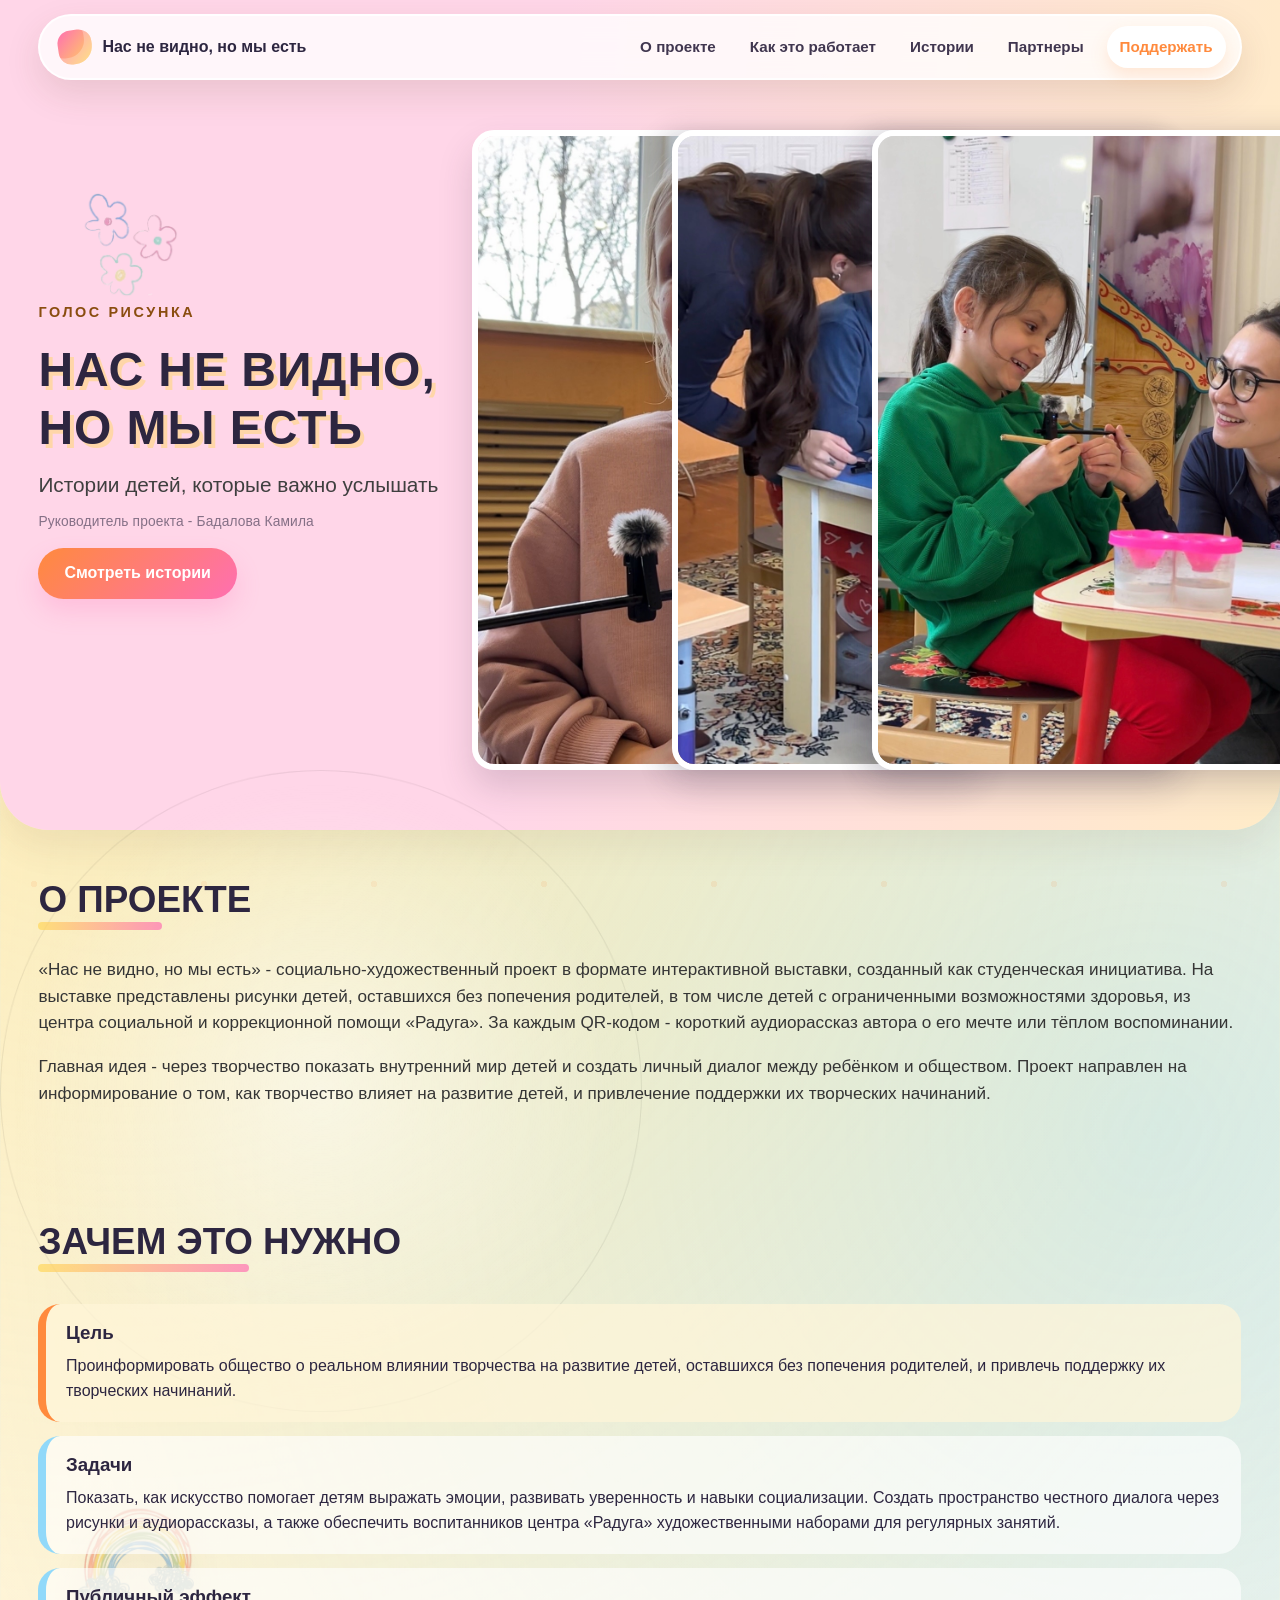
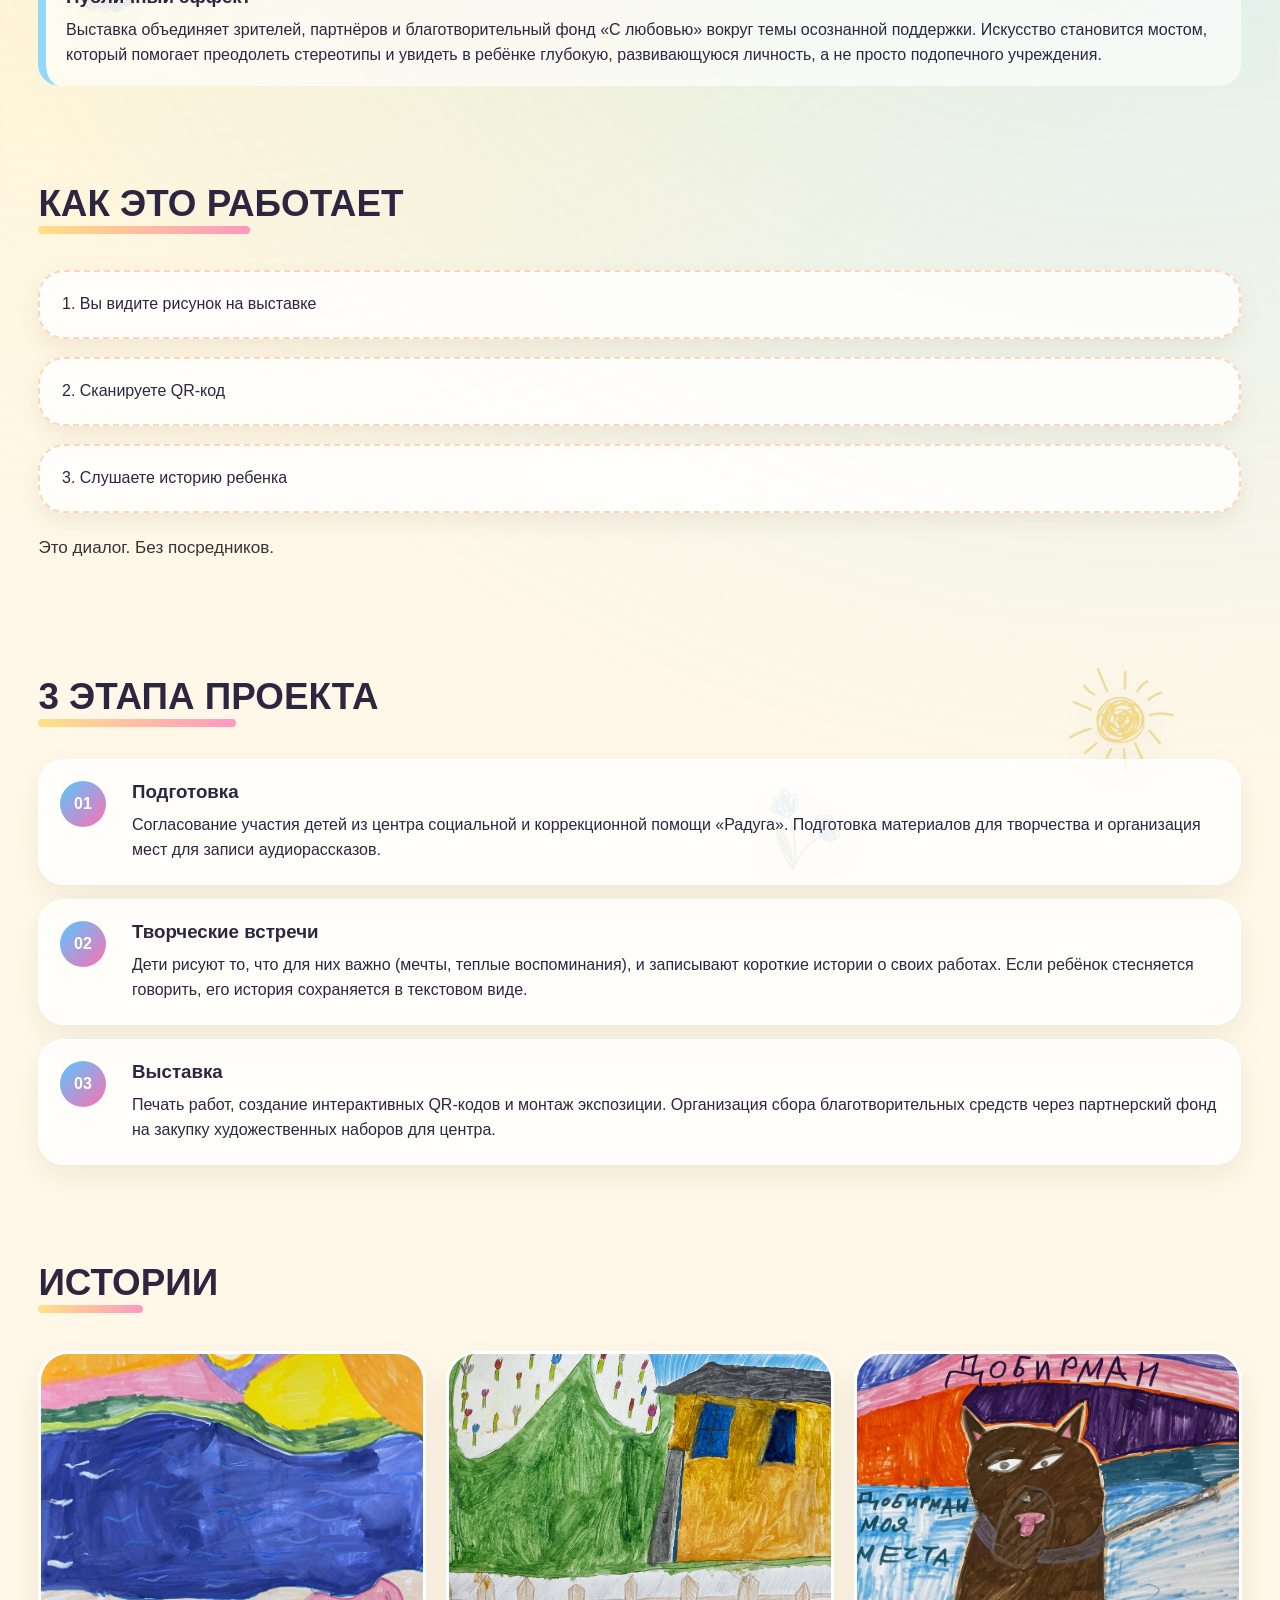
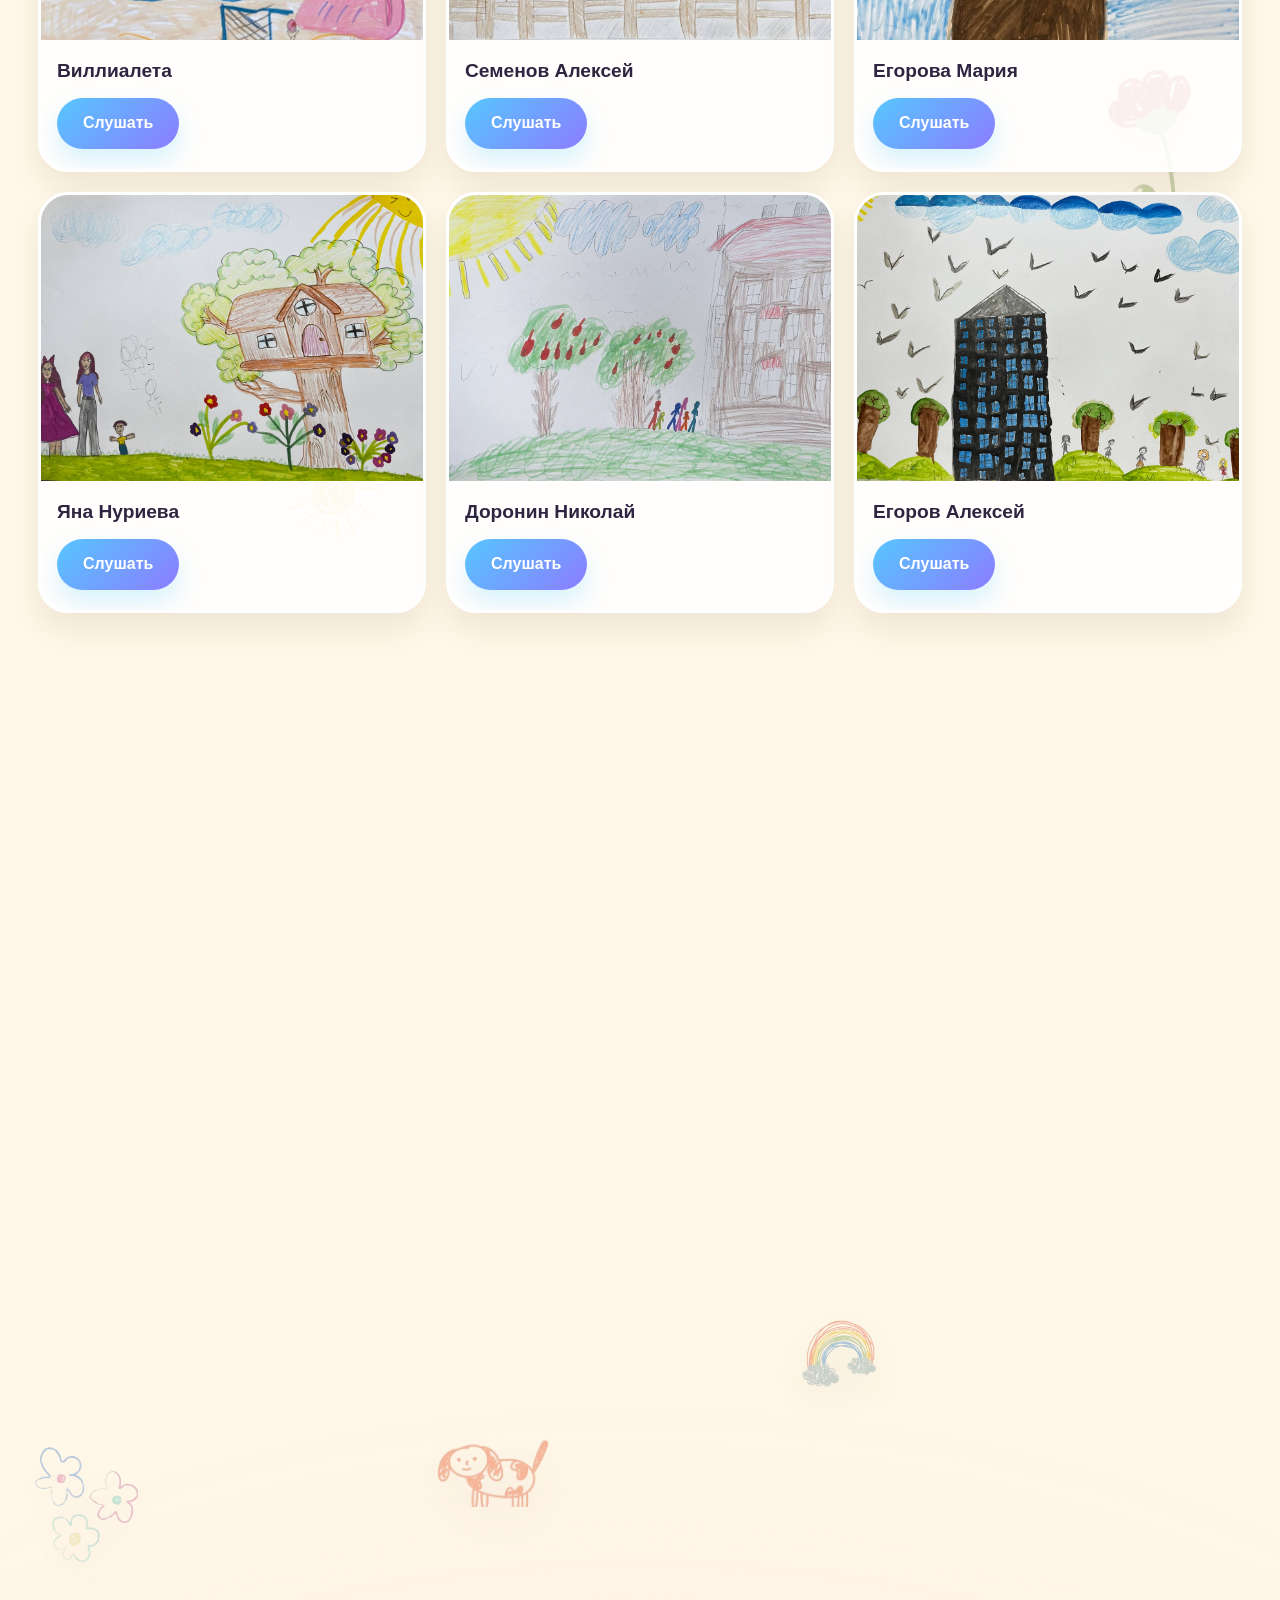
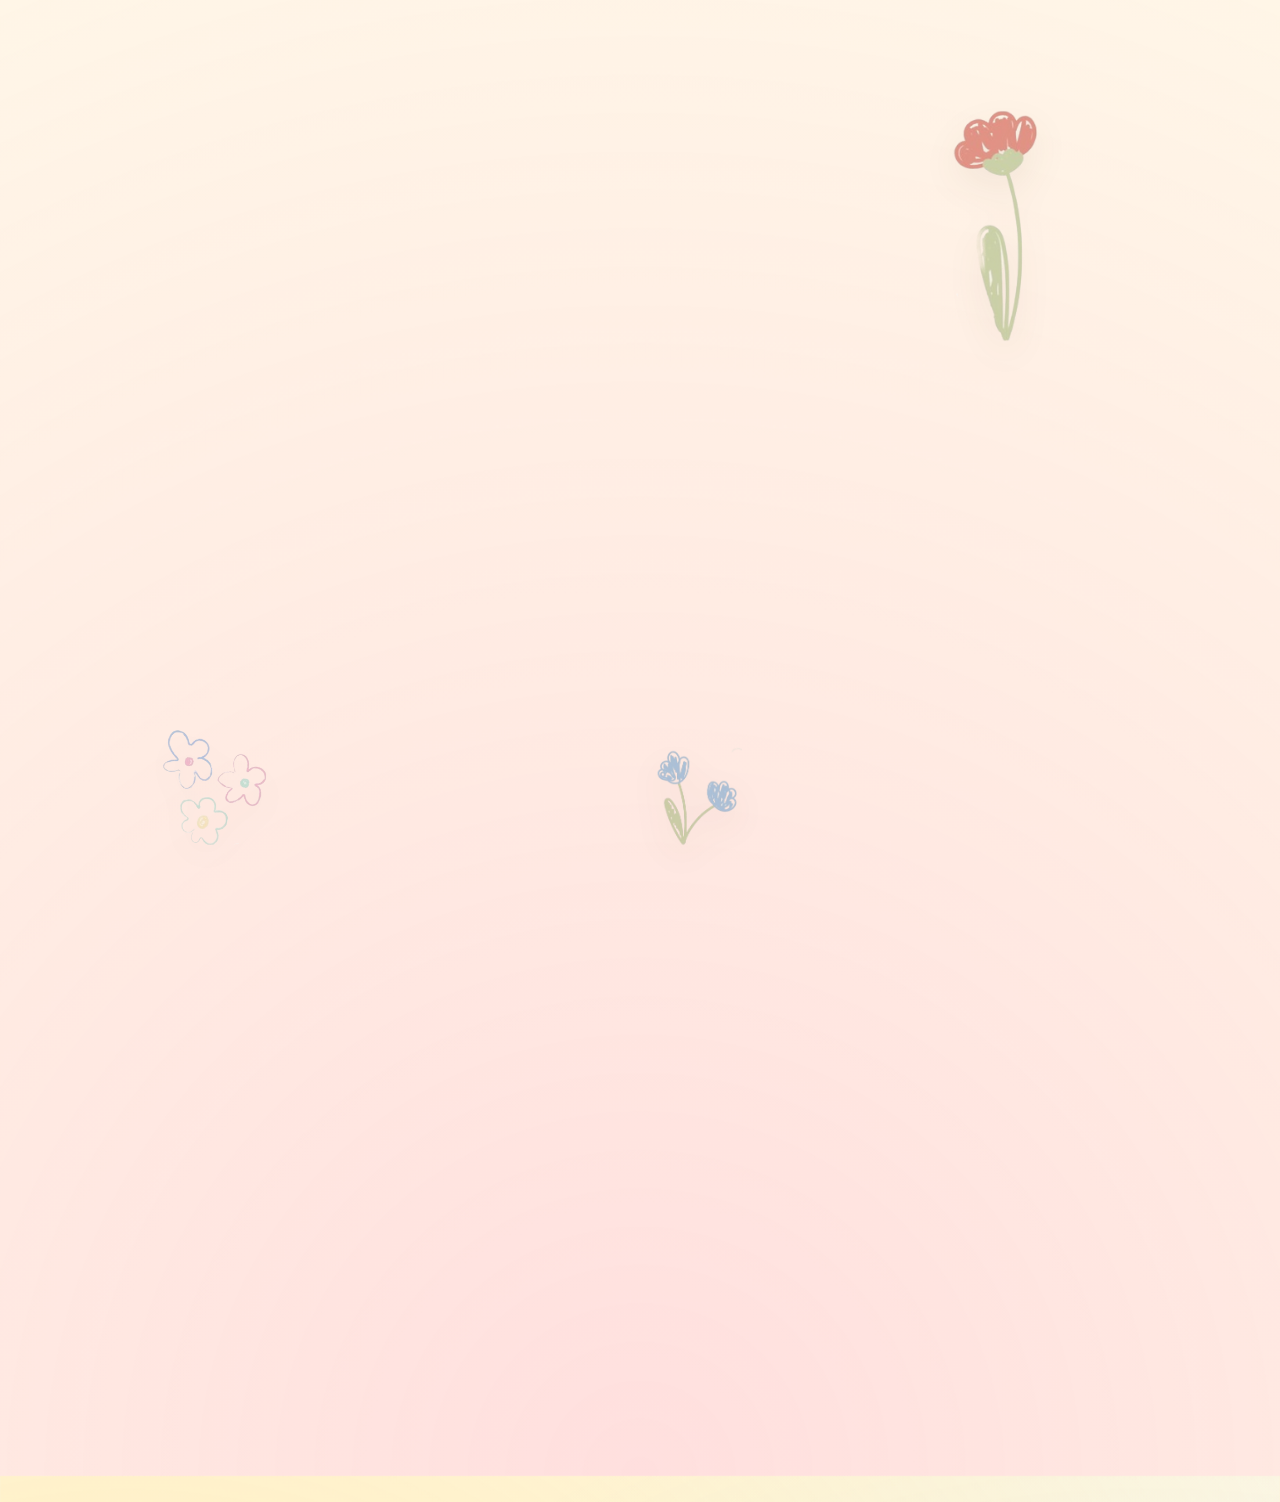
==== commit 69a7585c: "Add files via upload" ====
--- a/index.html
+++ b/index.html
@@ -25,7 +25,7 @@
             <a href="#stories">Истории</a>
             <a href="#partners">Партнеры</a>
           </nav>
-          <a class="header-btn" href="#support">Поддержать</a>
+          <a class="header-btn" href="https://bf-withlove.ru/campaign/budushhee-nachinaetsya-s-tvorchestva-podderzhite-detej-tsentra-raduga/" target="_blank" rel="noopener noreferrer">Поддержать</a>
         </div>
       </div>
     </header>
@@ -384,7 +384,7 @@
               Расходование средств ведётся совместно с партнёрским фондом и сопровождается
               публичной отчётностью.
             </p>
-            <a class="btn" href="#">Поддержать</a>
+            <a class="btn" href="https://bf-withlove.ru/campaign/budushhee-nachinaetsya-s-tvorchestva-podderzhite-detej-tsentra-raduga/" target="_blank" rel="noopener noreferrer">Поддержать</a>
           </div>
         </div>
       </section>
@@ -408,7 +408,7 @@
           <a href="#about">О проекте</a>
           <a href="#how">Как это работает</a>
           <a href="#stories">Истории</a>
-          <a href="#support">Поддержать</a>
+          <a href="https://bf-withlove.ru/campaign/budushhee-nachinaetsya-s-tvorchestva-podderzhite-detej-tsentra-raduga/" target="_blank" rel="noopener noreferrer">Поддержать</a>
         </div>
 
         <div class="footer-contact">
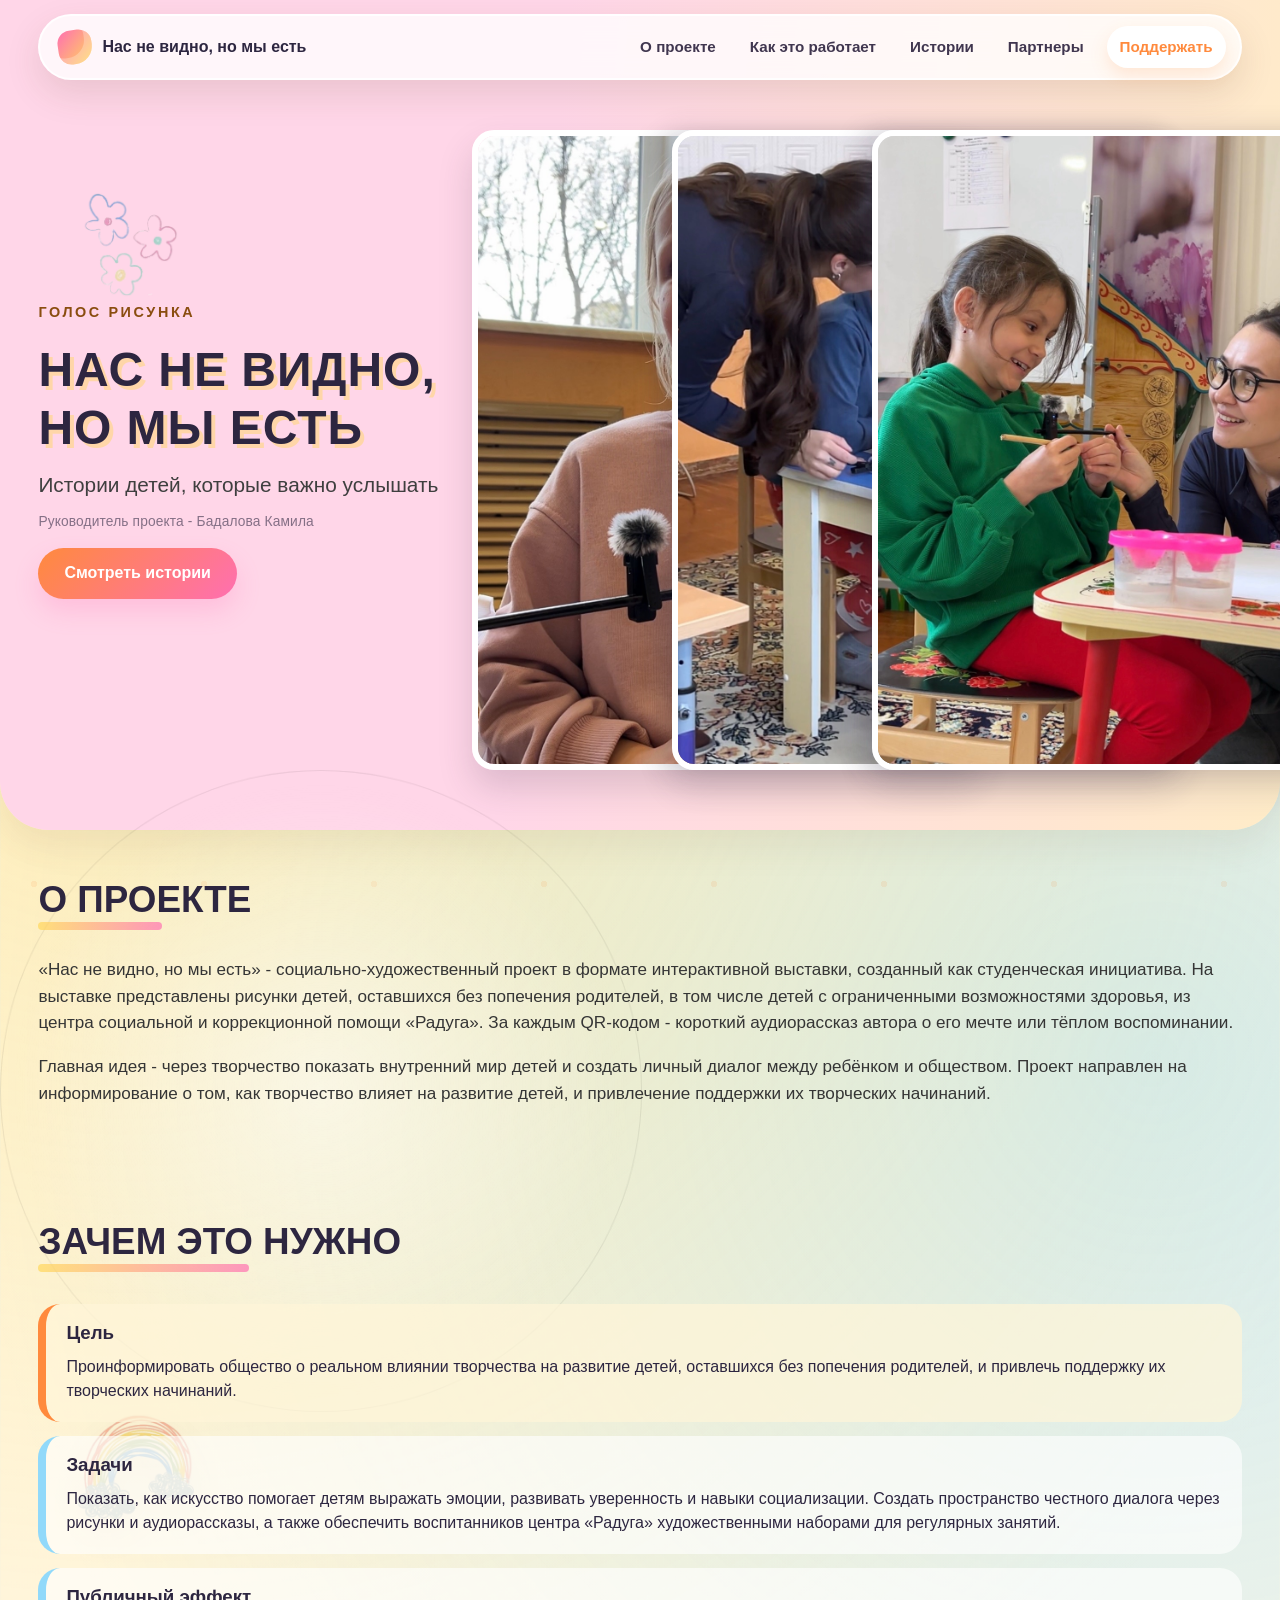
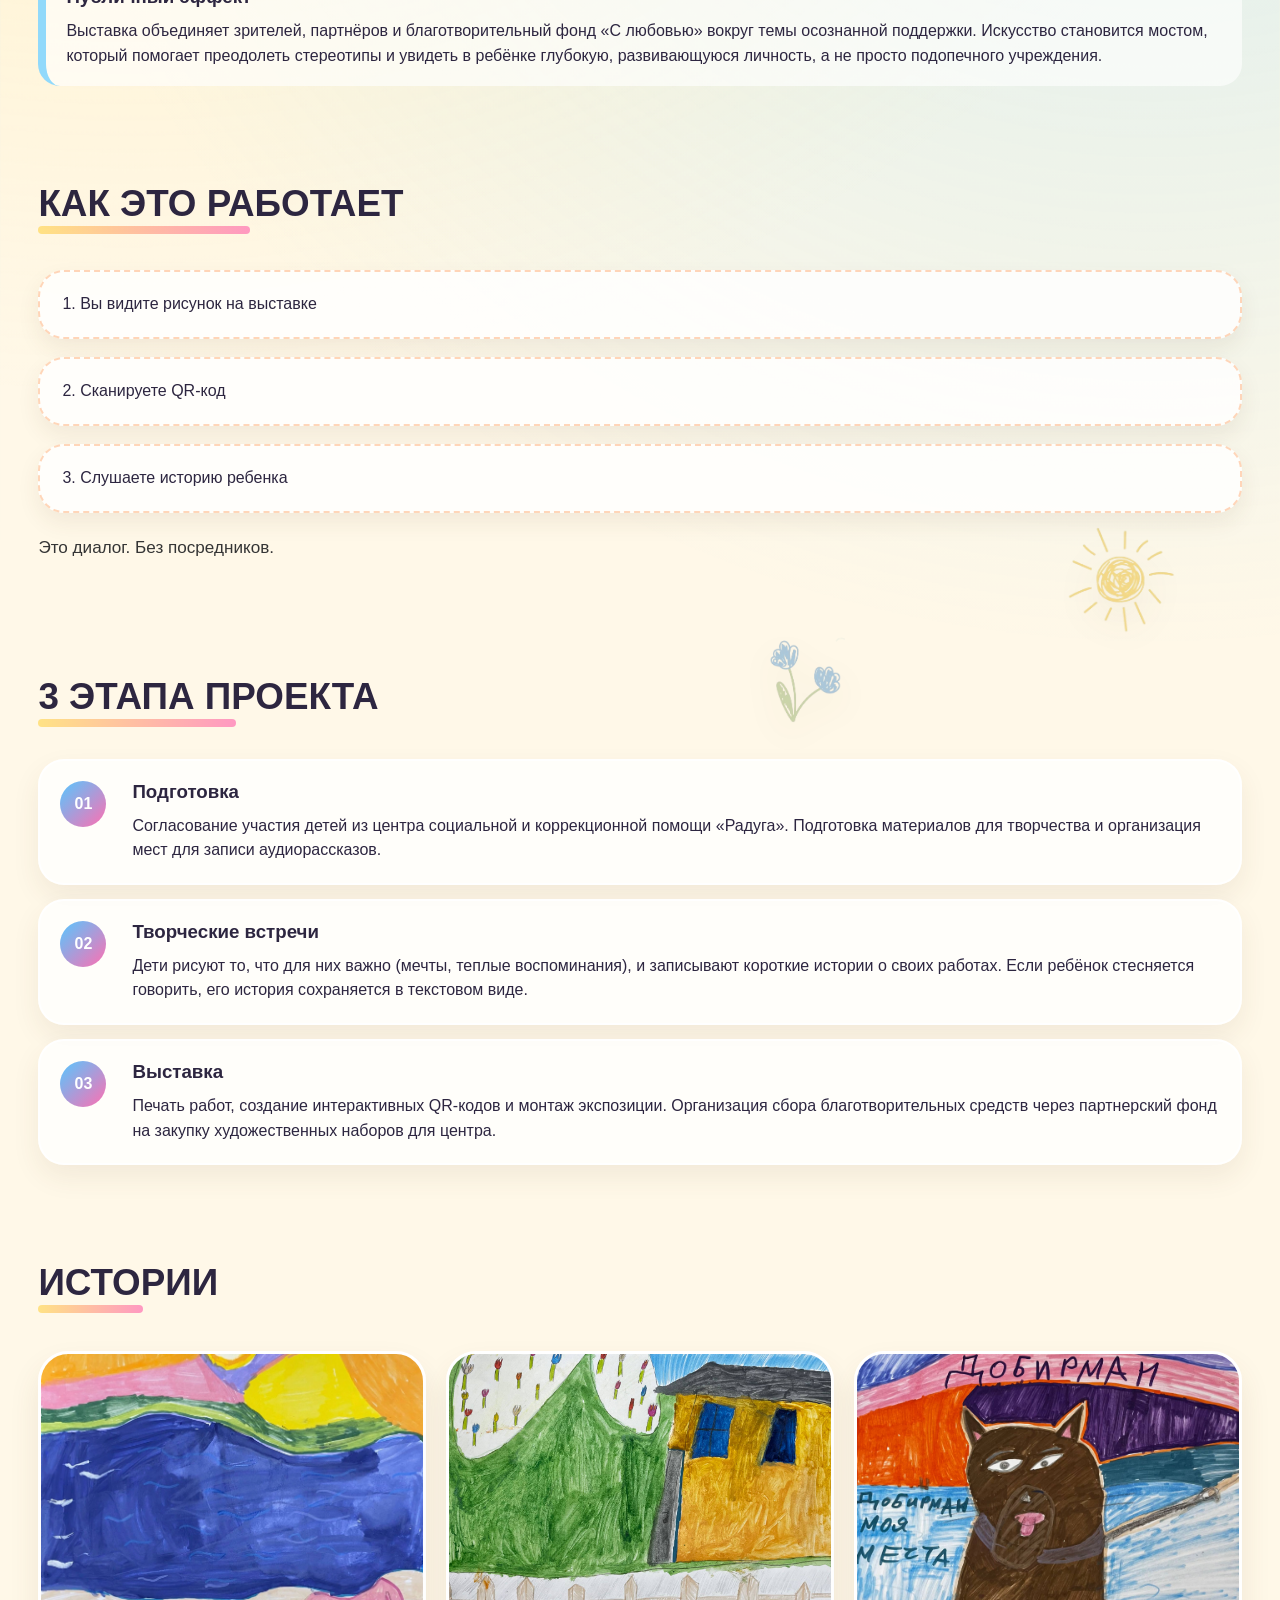
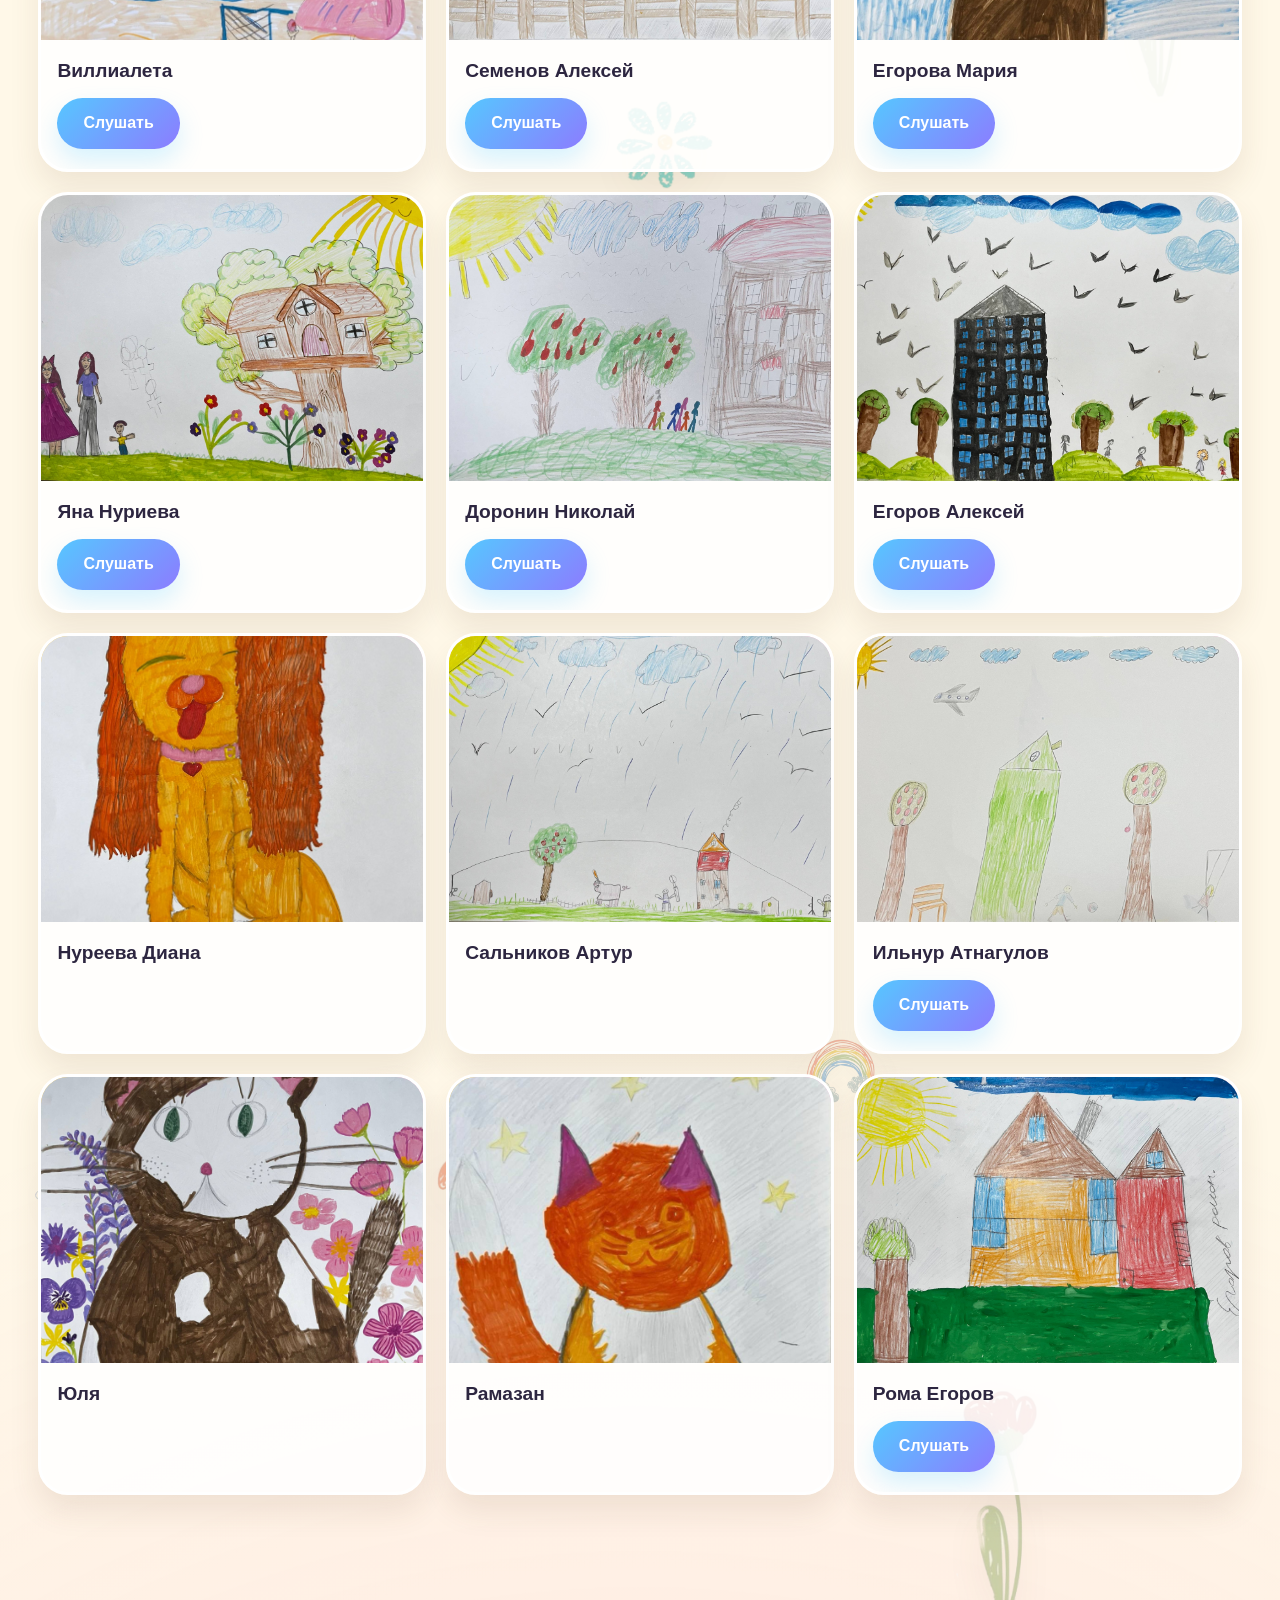
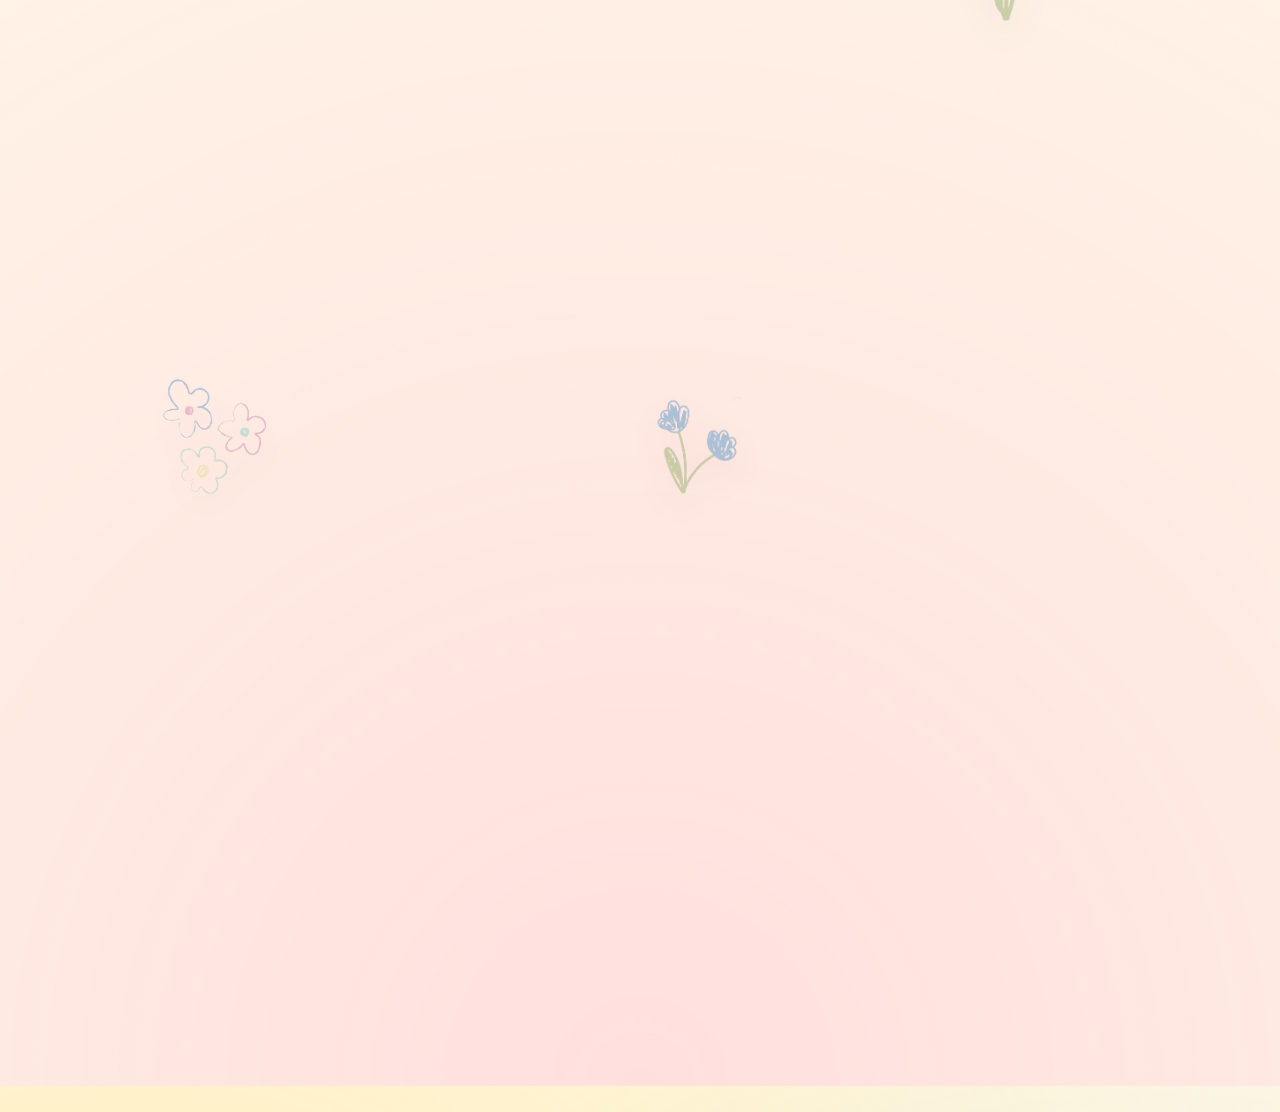
==== commit dc3e10be: "Add files via upload" ====
--- a/index.html
+++ b/index.html
@@ -3,6 +3,48 @@
   <head>
     <meta charset="UTF-8" />
     <meta name="viewport" content="width=device-width, initial-scale=1.0" />
+    <!-- Yandex.Metrika counter -->
+    <script type="text/javascript">
+      (function (m, e, t, r, i, k, a) {
+        m[i] =
+          m[i] ||
+          function () {
+            (m[i].a = m[i].a || []).push(arguments);
+          };
+        m[i].l = 1 * new Date();
+        for (var j = 0; j < document.scripts.length; j++) {
+          if (document.scripts[j].src === r) {
+            return;
+          }
+        }
+        (k = e.createElement(t)),
+          (a = e.getElementsByTagName(t)[0]),
+          (k.async = 1),
+          (k.src = r),
+          a.parentNode.insertBefore(k, a);
+      })(window, document, "script", "https://mc.yandex.ru/metrika/tag.js?id=109109372", "ym");
+
+      ym(109109372, "init", {
+        ssr: true,
+        webvisor: true,
+        clickmap: true,
+        ecommerce: "dataLayer",
+        referrer: document.referrer,
+        url: location.href,
+        accurateTrackBounce: true,
+        trackLinks: true,
+      });
+    </script>
+    <noscript>
+      <div>
+        <img
+          src="https://mc.yandex.ru/watch/109109372"
+          style="position:absolute; left:-9999px;"
+          alt=""
+        />
+      </div>
+    </noscript>
+    <!-- /Yandex.Metrika counter -->
     <title>Нас не видно, но мы есть</title>
     <link rel="stylesheet" href="styles.css">
   </head>
@@ -314,18 +356,6 @@
               </div>
             </article>
 
-            <article class="story-card story-card-no-audio">
-              <a class="artwork-link" href="./story/Unnamed-2.html" aria-label="Открыть историю — без имени 2">
-                <div class="artwork">
-                  <img src="./img/kartinki/12.jpg" alt="Рисунок участника" />
-                </div>
-              </a>
-              <div class="card-content">
-                <div class="card-title">Без имени 2</div>
-                <a class="btn secondary" href="./story/Unnamed-2.html">Слушать</a>
-              </div>
-            </article>
-
             <article class="story-card">
               <a class="artwork-link" href="./story/Roma-Egorov.html" aria-label="Открыть историю Ромы Егорова">
                 <div class="artwork">
--- a/styles.css
+++ b/styles.css
@@ -69,6 +69,17 @@
 .reveal-on-scroll.is-visible {
   opacity: 1;
   transform: translateY(0);
+}
+
+/* На мобильных IntersectionObserver часто не успевает / не срабатывает для секций:
+   контент остаётся с opacity: 0 при сохранении высоты — блок «пустой». */
+@media (max-width: 768px) {
+  .reveal-on-scroll {
+    opacity: 1 !important;
+    transform: none !important;
+    transition: none !important;
+    will-change: auto;
+  }
 }
 
 .site-header {
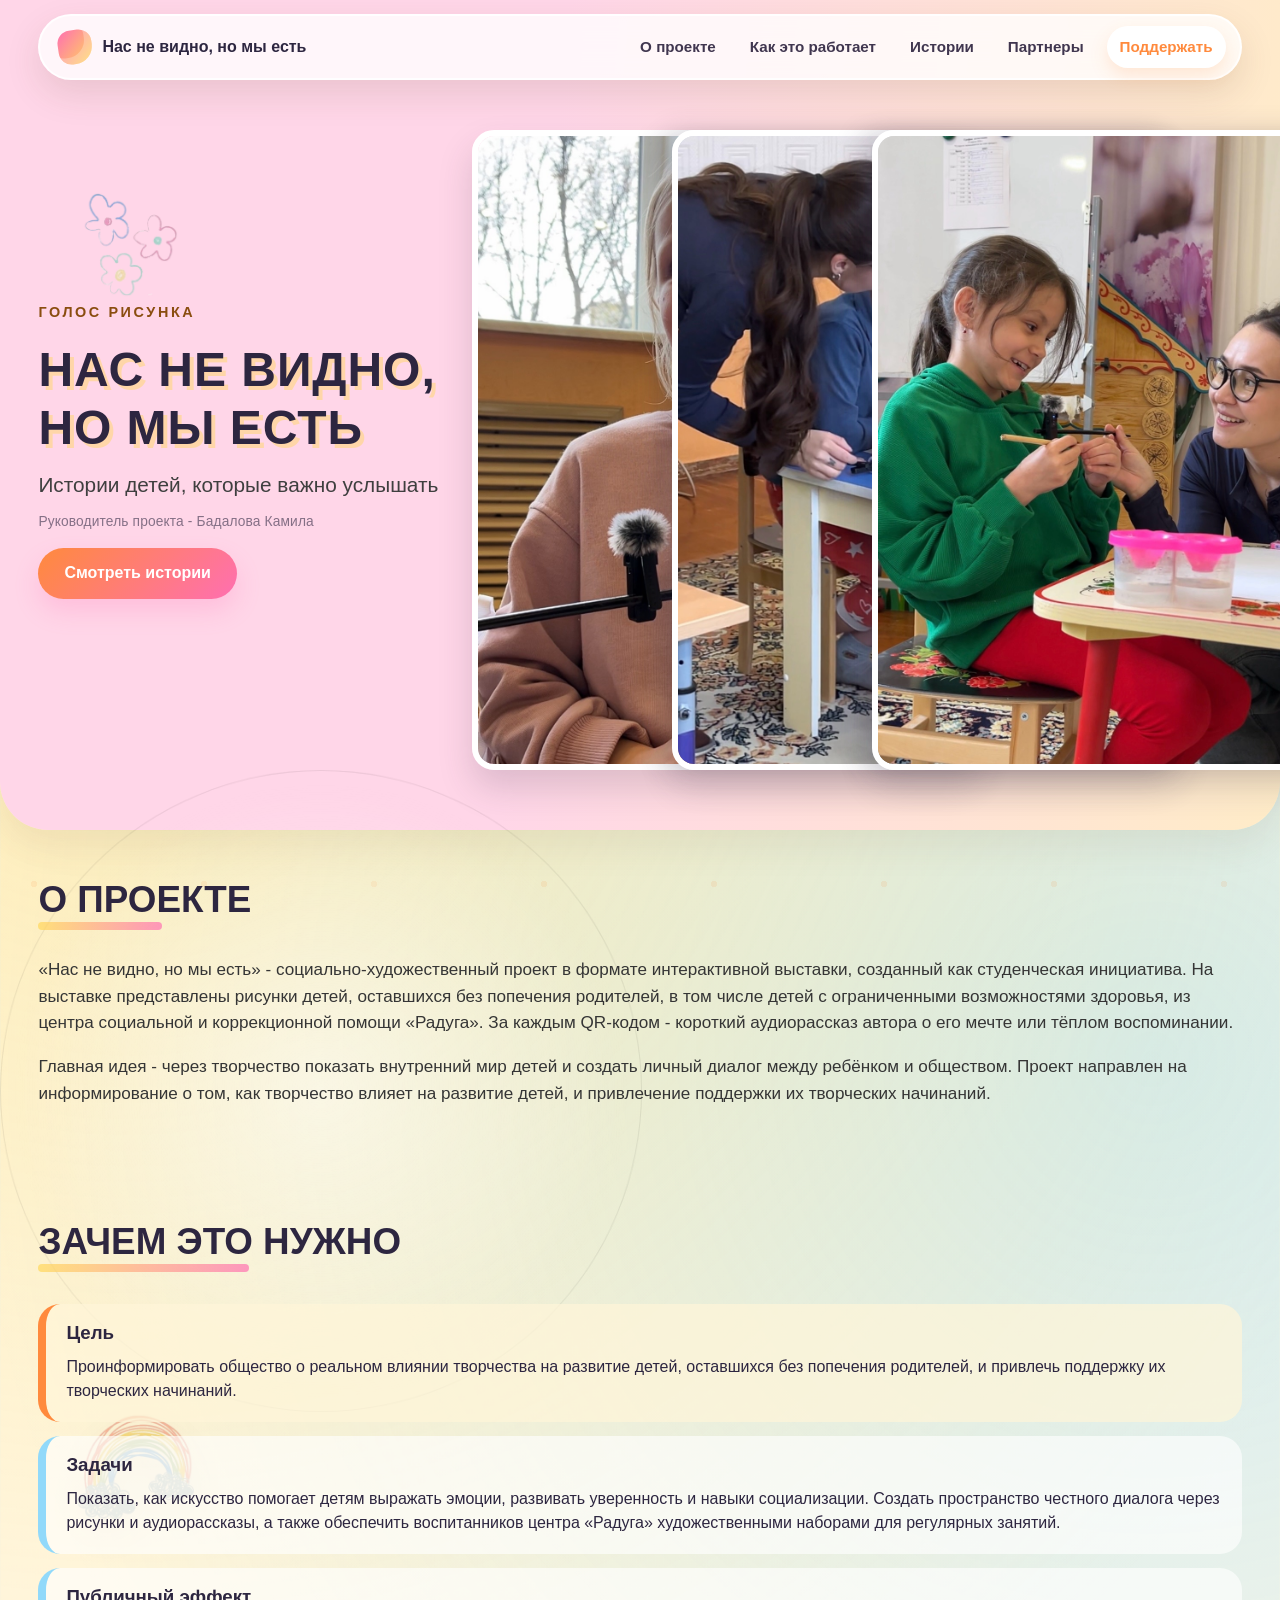
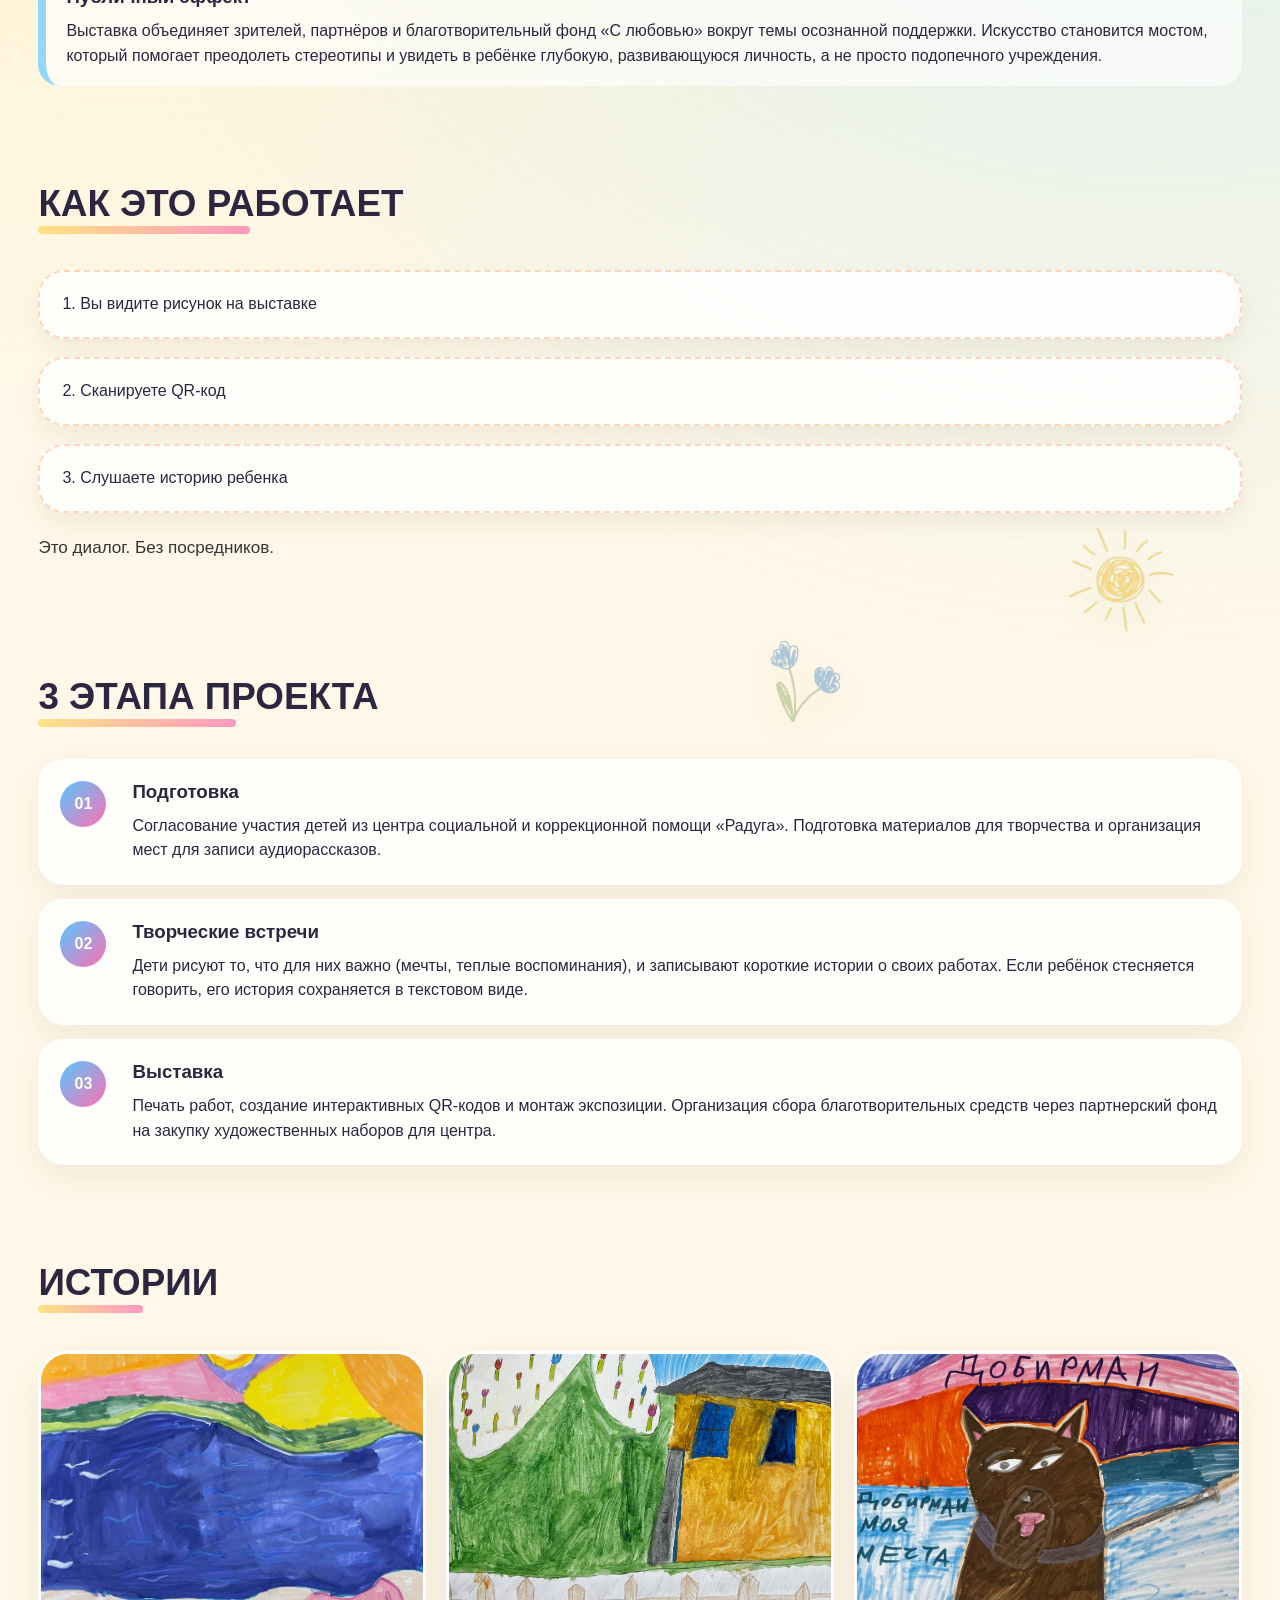
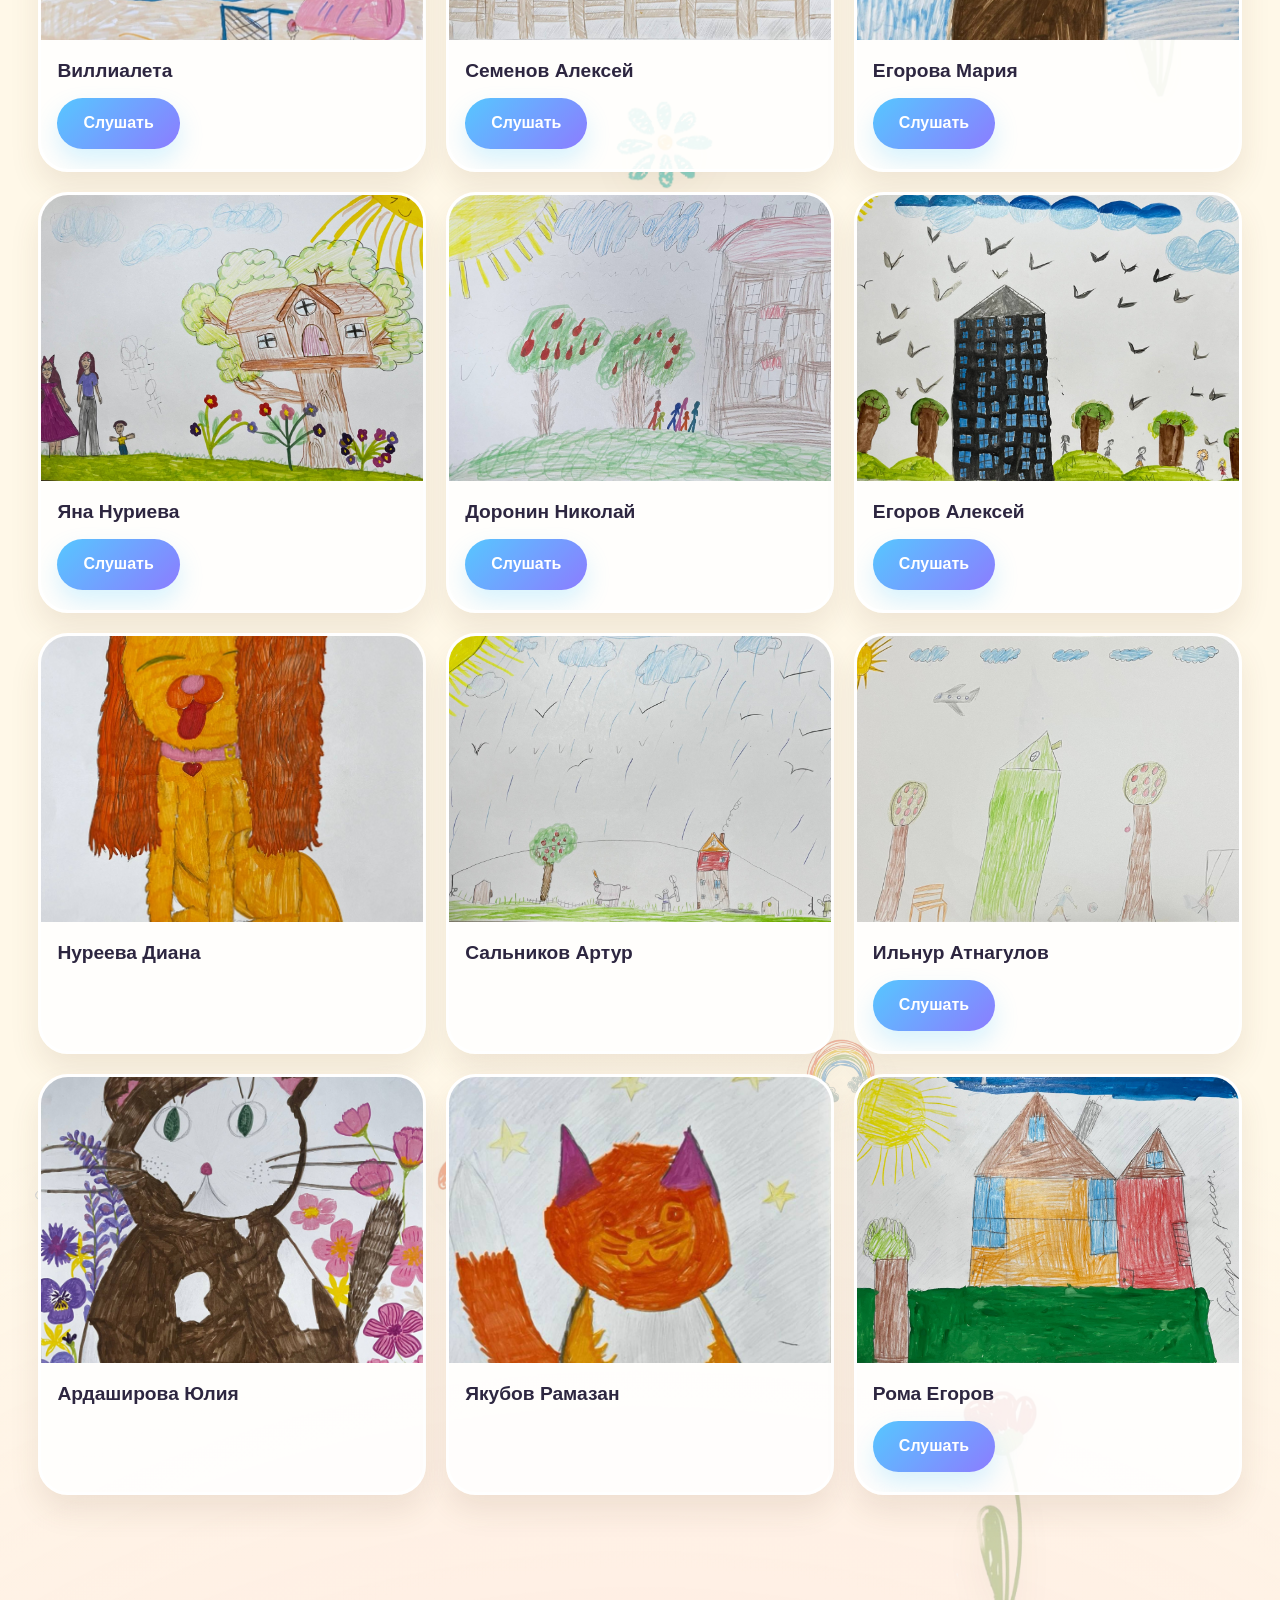
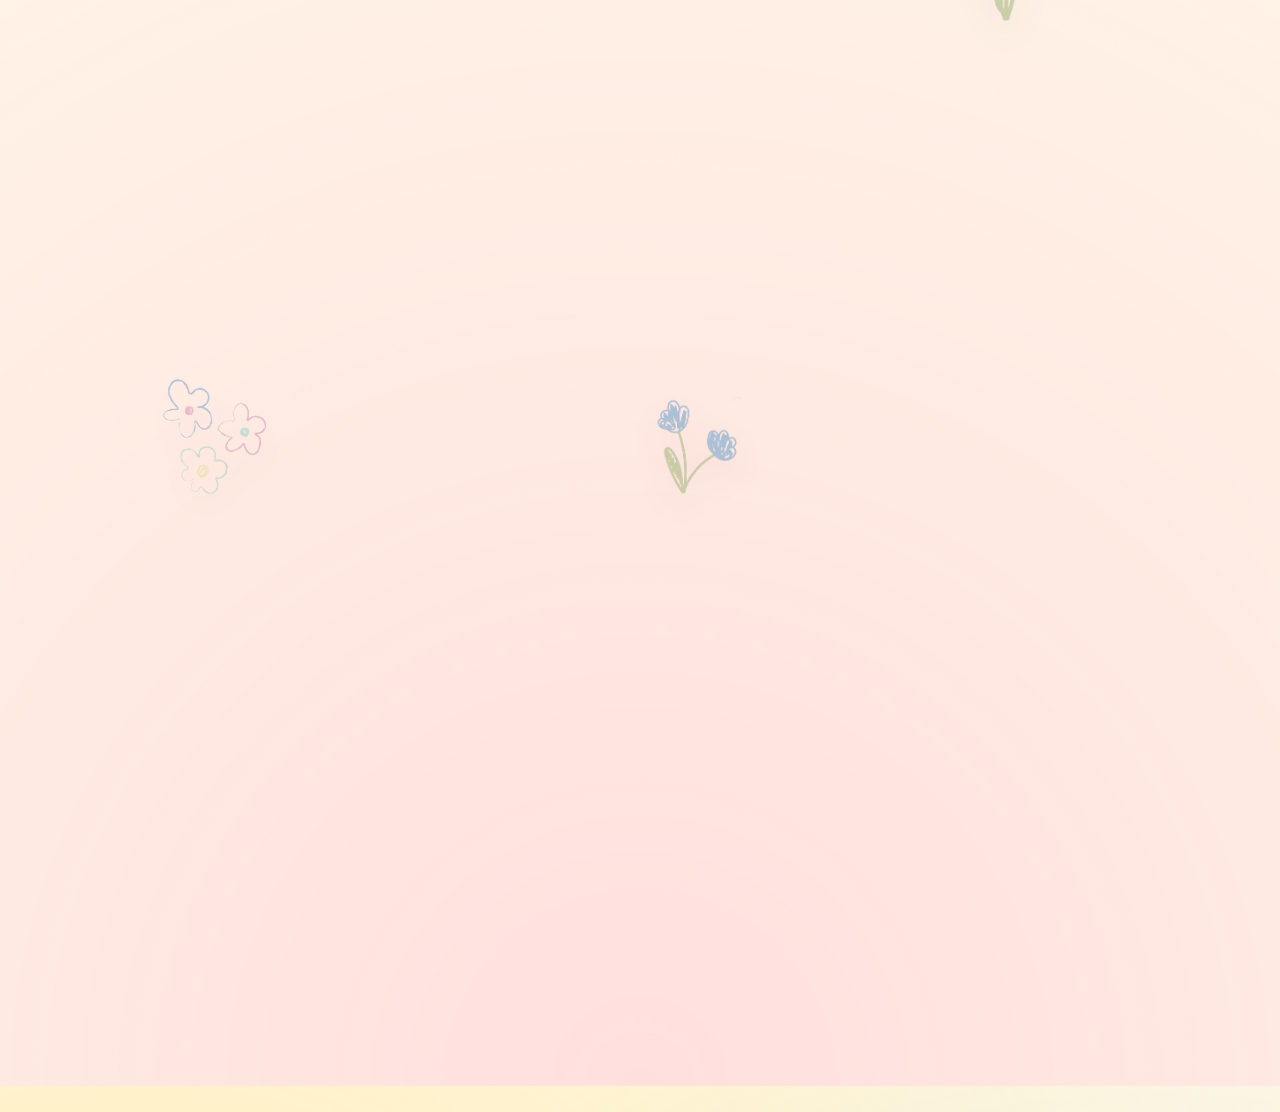
==== commit b9ca6b0b: "Add files via upload" ====
--- a/index.html
+++ b/index.html
@@ -333,25 +333,25 @@
             </article>
 
             <article class="story-card story-card-no-audio">
-              <a class="artwork-link" href="./story/Yulia.html" aria-label="Открыть историю Юли">
-                <div class="artwork">
-                  <img src="./img/kartinki/10.jpg" alt="Рисунок Юли" />
-                </div>
-              </a>
-              <div class="card-content">
-                <div class="card-title">Юля</div>
+              <a class="artwork-link" href="./story/Yulia.html" aria-label="Открыть историю Ардашировой Юлии">
+                <div class="artwork">
+                  <img src="./img/kartinki/10.jpg" alt="Рисунок Юлии" />
+                </div>
+              </a>
+              <div class="card-content">
+                <div class="card-title">Ардаширова Юлия</div>
                 <a class="btn secondary" href="./story/Yulia.html">Слушать</a>
               </div>
             </article>
 
             <article class="story-card story-card-no-audio">
-              <a class="artwork-link" href="./story/Ramazan.html" aria-label="Открыть историю Рамазана">
+              <a class="artwork-link" href="./story/Ramazan.html" aria-label="Открыть историю Якубова Рамазана">
                 <div class="artwork">
                   <img src="./img/kartinki/11.jpg" alt="Рисунок Рамазана" />
                 </div>
               </a>
               <div class="card-content">
-                <div class="card-title">Рамазан</div>
+                <div class="card-title">Якубов Рамазан</div>
                 <a class="btn secondary" href="./story/Ramazan.html">Слушать</a>
               </div>
             </article>
